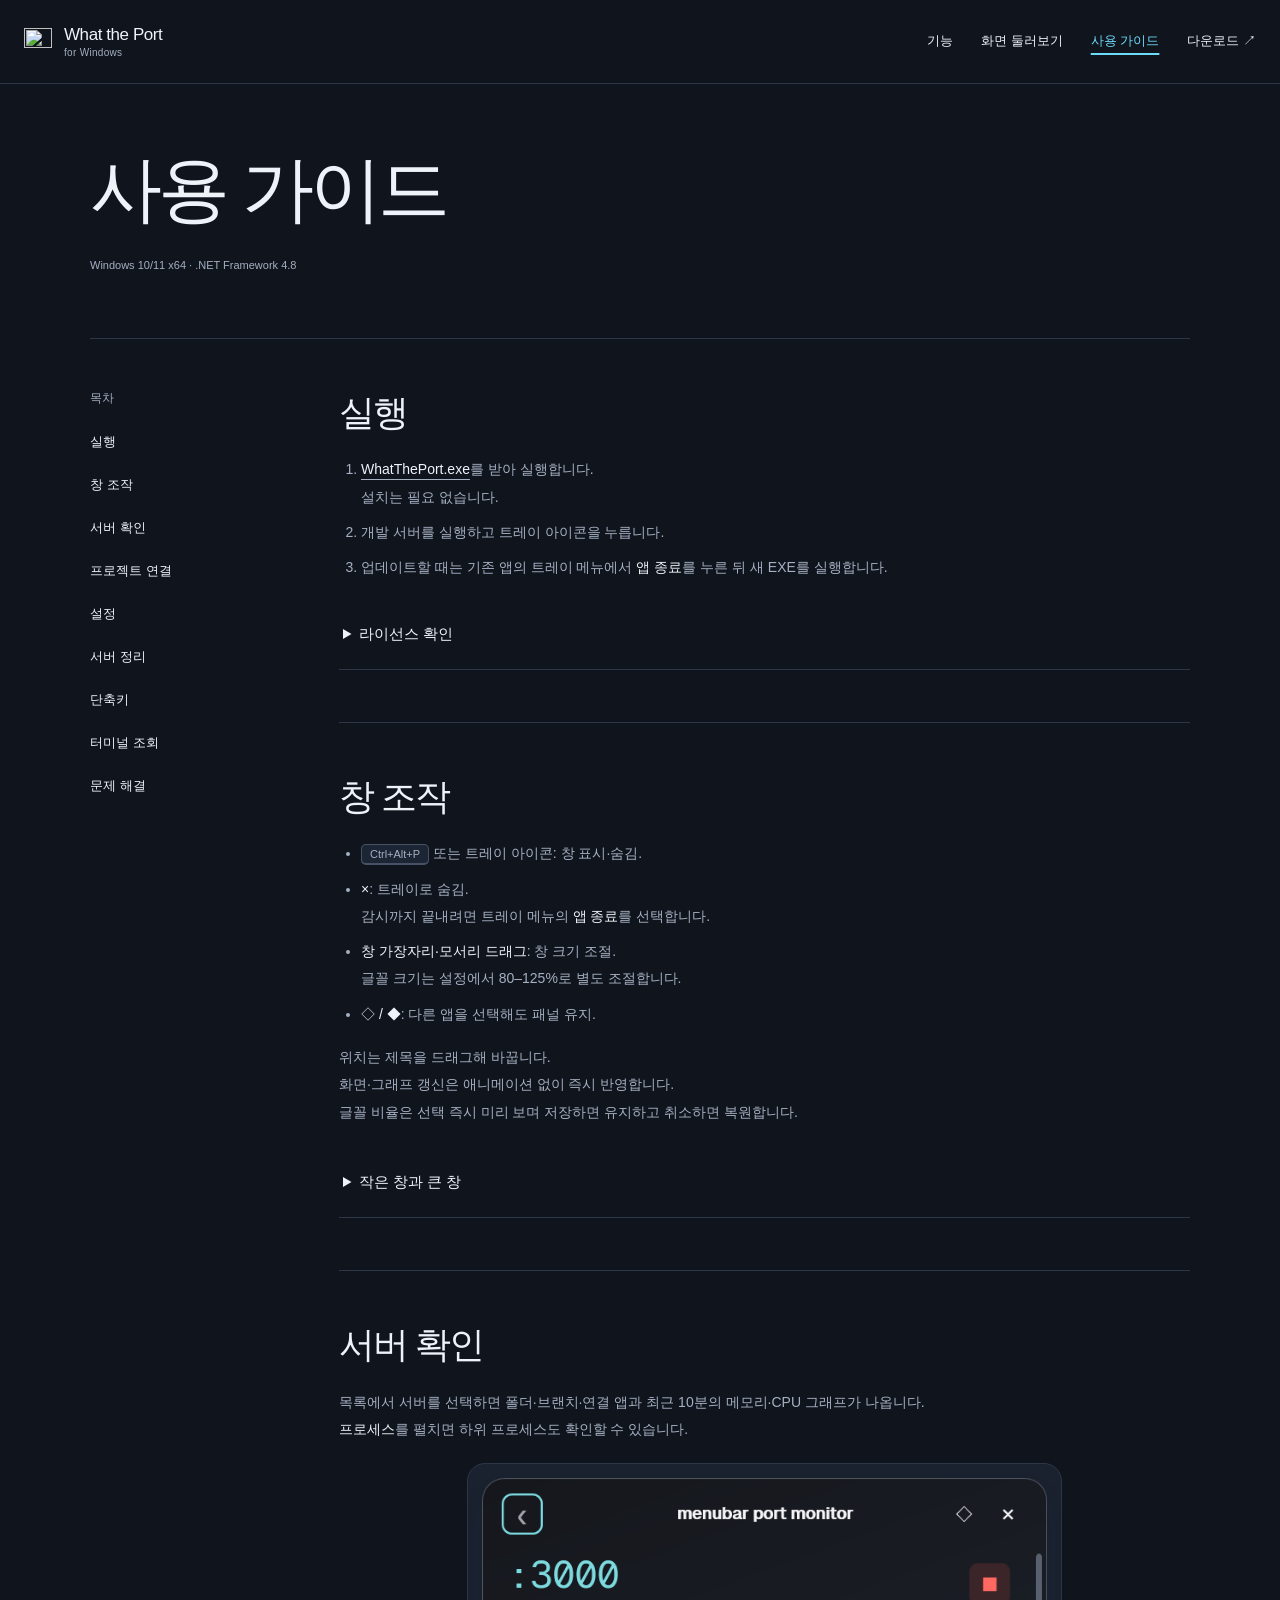
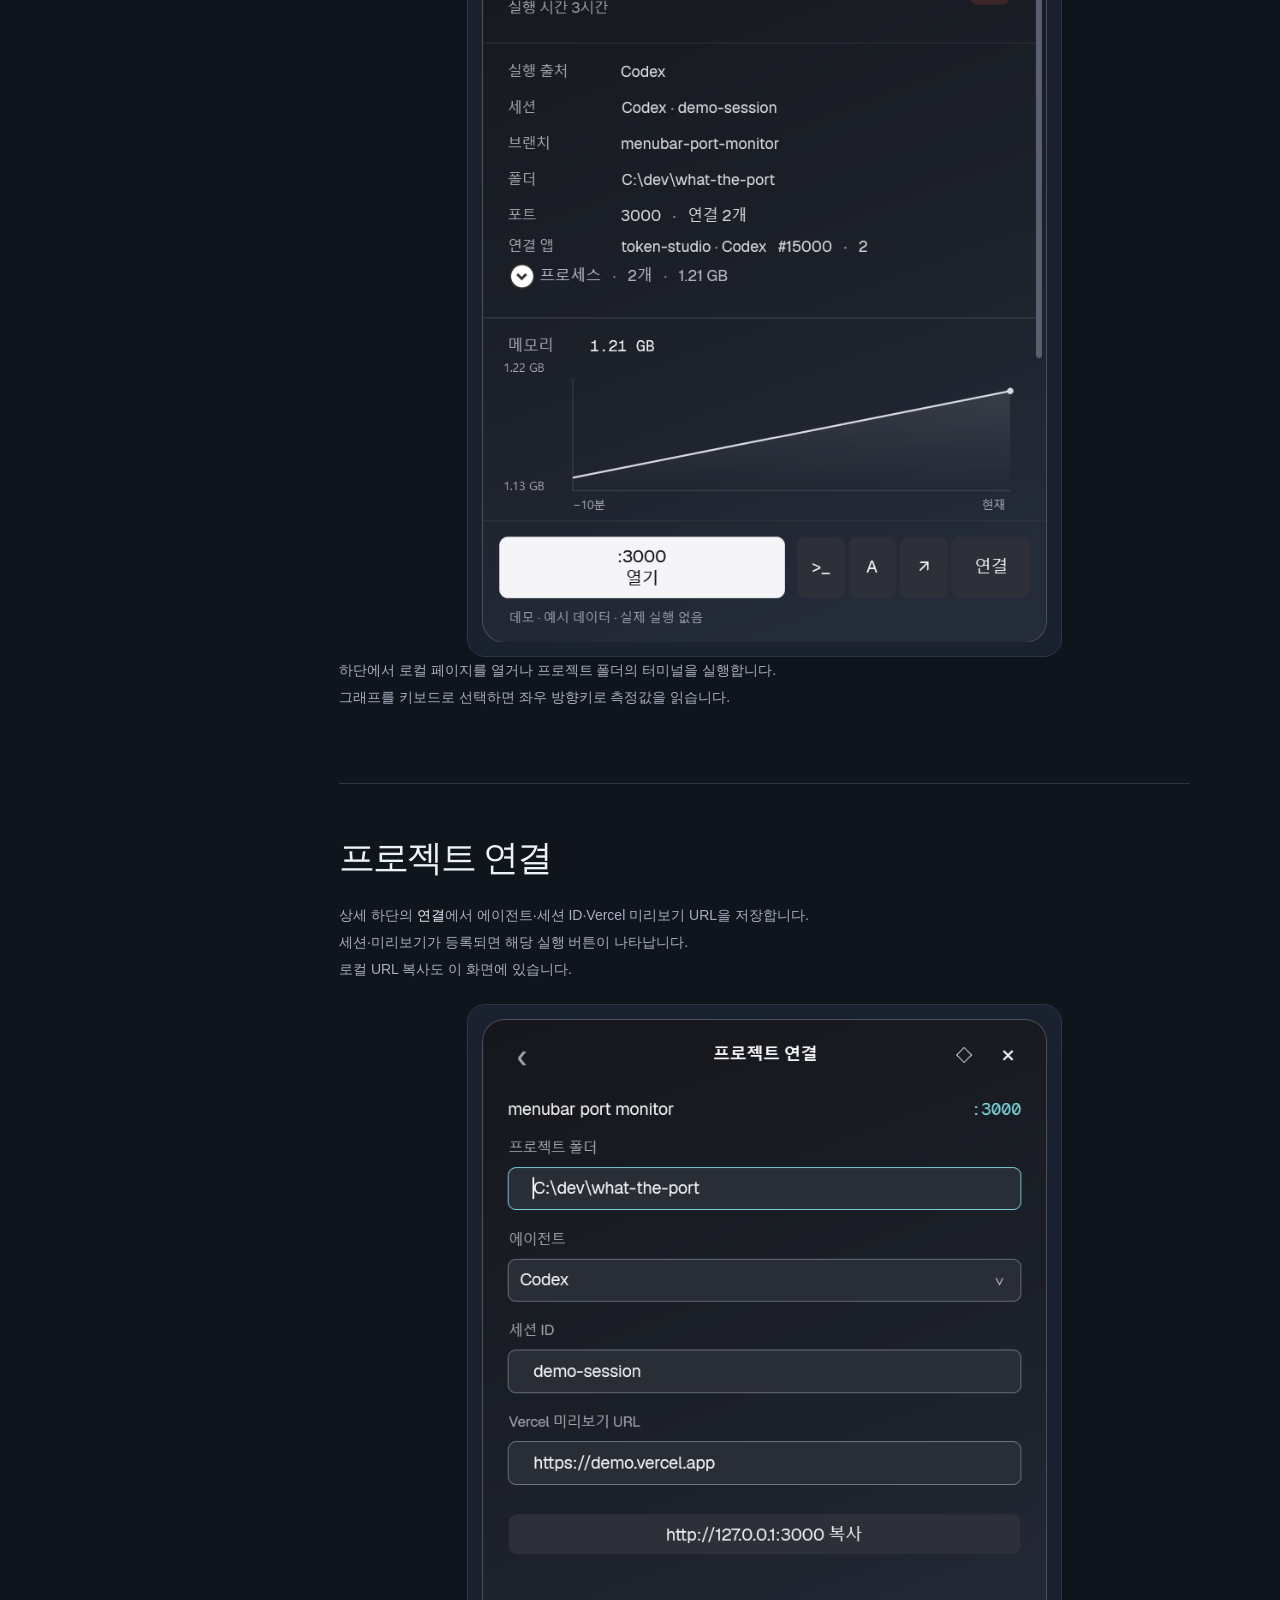
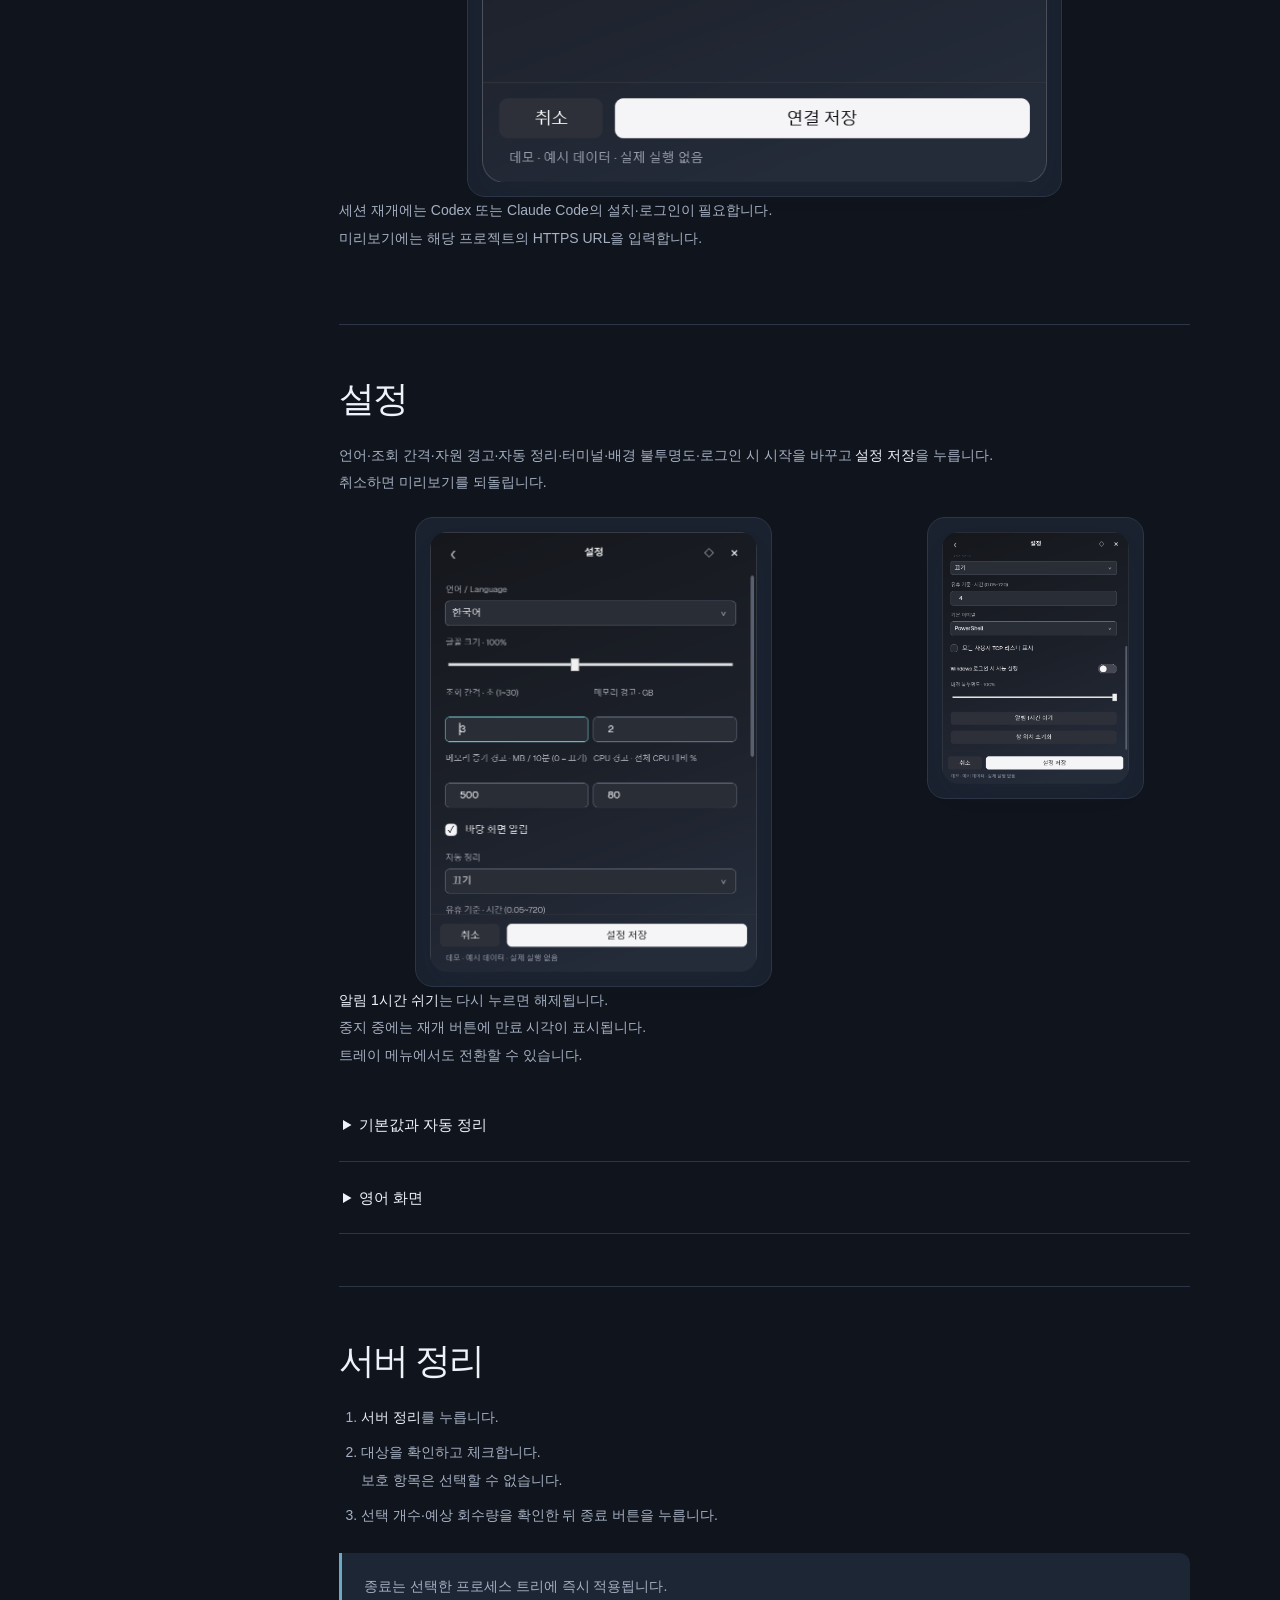
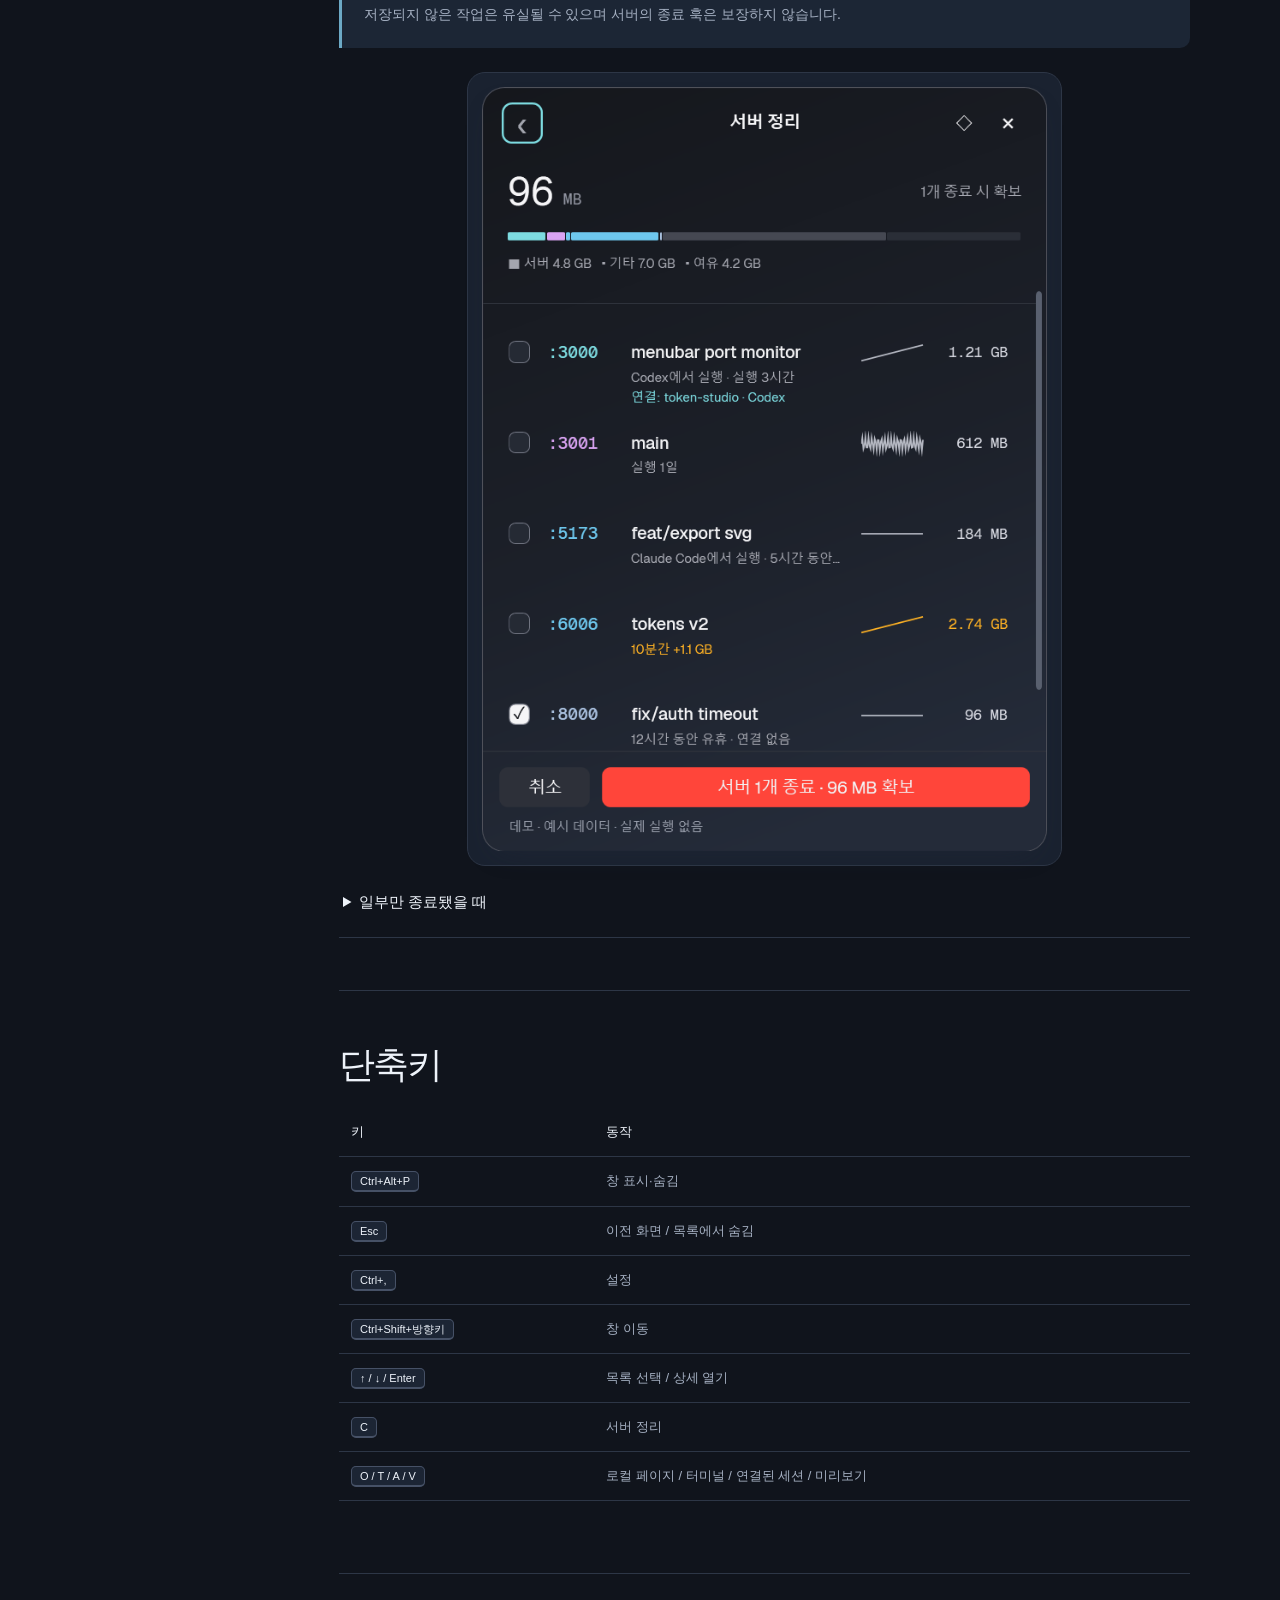
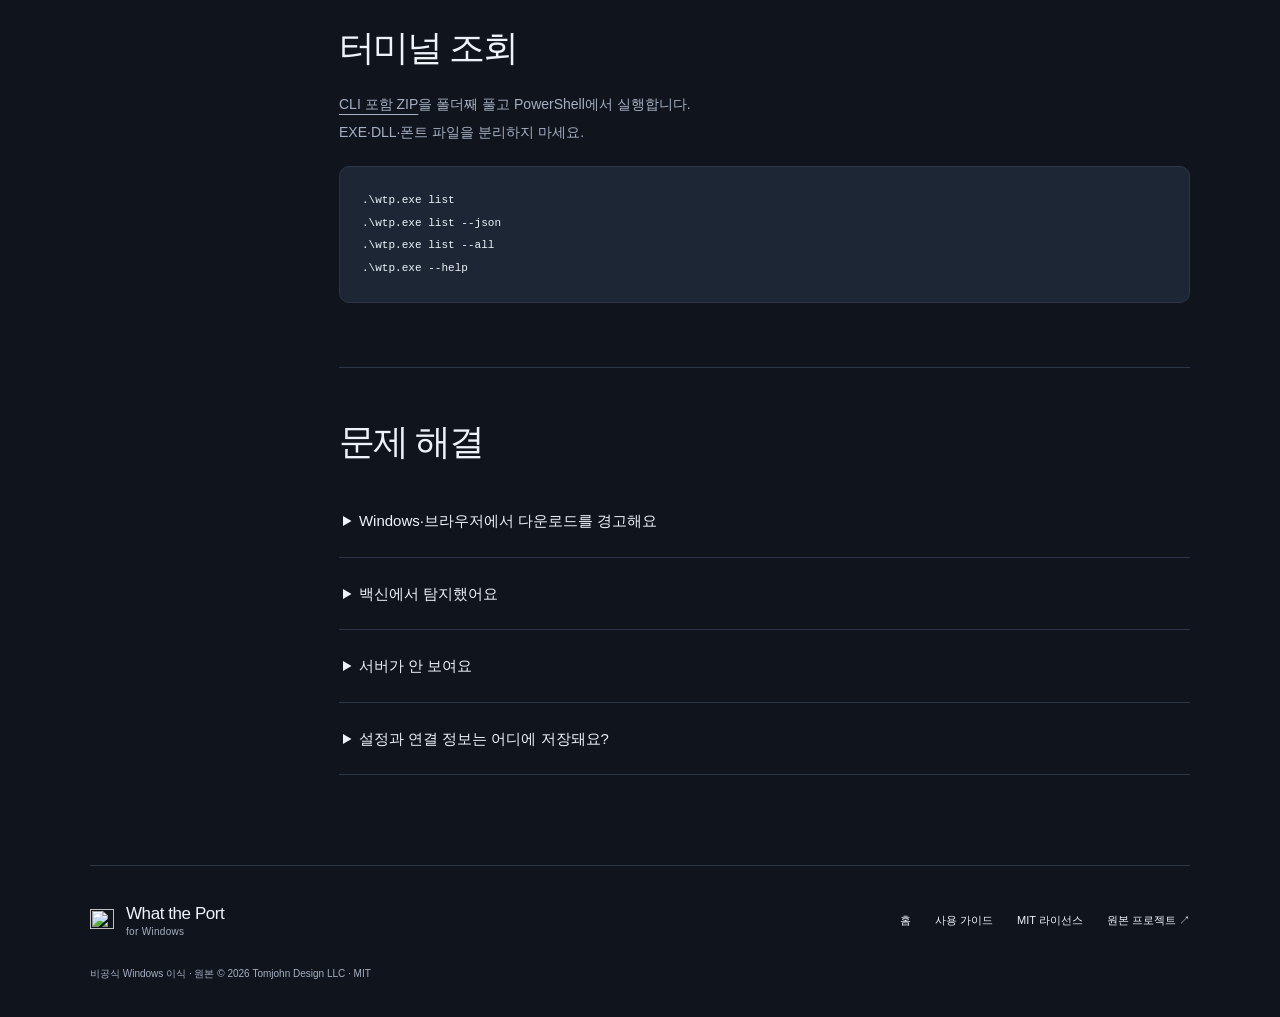
==== docs/guide.html @ 2675f761 "release: 1.1.4 add corner resizing and font scale preferences" ====
<!doctype html>
<html lang="ko">
<head>
  <meta charset="utf-8">
  <meta name="viewport" content="width=device-width, initial-scale=1">
  <title>사용 가이드 — What the Port for Windows</title>
  <meta name="description" content="최신 앱 화면으로 따라가는 What the Port Windows 사용 가이드. 실행 파일, 창 표시·숨김, 서버 조회, 언어 미리보기, 프로젝트 연결과 정리 방법.">
  <meta name="theme-color" content="#10141c">
  <link rel="icon" href="assets/favicon.svg" type="image/svg+xml">
  <link rel="stylesheet" href="assets/site.css?v=20261023-guide">
  <script src="assets/site.js?v=20261010-nav" defer></script>
</head>
<body>
  <a class="skip-link" href="#main">본문으로 건너뛰기</a>
  <header class="site-header">
    <a class="brand" href="index.html" aria-label="What the Port Windows 홈"><img src="assets/favicon.svg" width="28" height="28" alt=""><span>What the Port<span class="brand-platform">for Windows</span></span></a>
    <button class="menu-toggle" type="button" aria-expanded="false" aria-controls="main-nav">메뉴 <span aria-hidden="true">☰</span></button>
    <nav id="main-nav" aria-label="주 메뉴"><a href="index.html#features">기능</a><a href="index.html#preview">화면 둘러보기</a><a href="guide.html" aria-current="page">사용 가이드</a><a class="nav-download" href="index.html#download">다운로드 ↗</a></nav>
  </header>
  <main id="main" tabindex="-1">
    <div class="page-intro wrap"><h1>사용 가이드</h1><p class="system-note">Windows 10/11 x64 · .NET Framework 4.8</p></div>
    <div class="guide-layout wrap">
      <aside class="guide-toc" aria-label="가이드 목차"><h2>목차</h2><nav>
        <a href="#start">실행</a><a href="#window">창 조작</a><a href="#servers">서버 확인</a><a href="#links">프로젝트 연결</a><a href="#settings">설정</a><a href="#cleanup">서버 정리</a><a href="#keyboard">단축키</a><a href="#cli">터미널 조회</a><a href="#help">문제 해결</a>
      </nav></aside>
      <div class="guide-content">
        <section class="guide-chapter" id="start" aria-labelledby="start-title">
          <h2 id="start-title">실행</h2>
          <ol>
            <li><a href="downloads/WhatThePort.exe" download><strong>WhatThePort.exe</strong></a>를 받아 실행합니다.<br>
          설치는 필요 없습니다.</li>
            <li>개발 서버를 실행하고 트레이 아이콘을 누릅니다.</li>
            <li>업데이트할 때는 기존 앱의 트레이 메뉴에서 <strong>앱 종료</strong>를 누른 뒤 새 EXE를 실행합니다.</li>
          </ol>
          <details><summary>라이선스 확인</summary><p>단일 EXE에 MIT·폰트 라이선스가 포함되어 있습니다.</p><pre><code>.\WhatThePort.exe --licenses</code></pre></details>
        </section>
        <section class="guide-chapter" id="window" aria-labelledby="window-title">
          <h2 id="window-title">창 조작</h2>
          <ul>
            <li><kbd>Ctrl+Alt+P</kbd> 또는 트레이 아이콘: 창 표시·숨김.</li>
            <li><strong>×</strong>: 트레이로 숨김.<br>
          감시까지 끝내려면 트레이 메뉴의 <strong>앱 종료</strong>를 선택합니다.</li>
            <li><strong>창 가장자리·모서리 드래그</strong>: 창 크기 조절.<br>
          글꼴 크기는 설정에서 80–125%로 별도 조절합니다.</li>
            <li><strong>◇ / ◆</strong>: 다른 앱을 선택해도 패널 유지.</li>
          </ul>
          <p>위치는 제목을 드래그해 바꿉니다.<br>
          화면·그래프 갱신은 애니메이션 없이 즉시 반영합니다.<br>
          글꼴 비율은 선택 즉시 미리 보며 저장하면 유지하고 취소하면 복원합니다.</p>
          <details><summary>작은 창과 큰 창</summary><div class="guide-split">
            <figure class="guide-figure"><a class="shot-link" data-lightbox href="assets/images/list-small.png"><img class="app-shot" src="assets/images/list-small.png" width="516" height="690" loading="lazy" alt="최소 크기 344×460의 서버 목록"></a></figure>
            <figure class="guide-figure"><a class="shot-link" data-lightbox href="assets/images/list-large.png"><img class="app-shot" src="assets/images/list-large.png" width="840" height="1080" loading="lazy" alt="큰 창 560×720의 서버 목록"></a></figure>
          </div></details>
        </section>
        <section class="guide-chapter" id="servers" aria-labelledby="servers-title">
          <h2 id="servers-title">서버 확인</h2>
          <p>목록에서 서버를 선택하면 폴더·브랜치·연결 앱과 최근 10분의 메모리·CPU 그래프가 나옵니다.<br>
          <strong>프로세스</strong>를 펼치면 하위 프로세스도 확인할 수 있습니다.</p>
          <figure class="guide-figure"><a class="shot-link" data-lightbox href="assets/images/detail.png"><img class="app-shot" src="assets/images/detail.png" width="660" height="891" loading="lazy" alt="서버 정보와 메모리·CPU 그래프, 하단 실행 버튼"></a></figure>
          <p>하단에서 로컬 페이지를 열거나 프로젝트 폴더의 터미널을 실행합니다.<br>
          그래프를 키보드로 선택하면 좌우 방향키로 측정값을 읽습니다.</p>
        </section>
        <section class="guide-chapter" id="links" aria-labelledby="links-title">
          <h2 id="links-title">프로젝트 연결</h2>
          <p>상세 하단의 <strong>연결</strong>에서 에이전트·세션 ID·Vercel 미리보기 URL을 저장합니다.<br>
          세션·미리보기가 등록되면 해당 실행 버튼이 나타납니다.<br>
          로컬 URL 복사도 이 화면에 있습니다.</p>
          <figure class="guide-figure"><a class="shot-link" data-lightbox href="assets/images/links.png"><img class="app-shot" src="assets/images/links.png" width="660" height="891" loading="lazy" alt="프로젝트 폴더, 에이전트, 세션 ID와 미리보기 URL 입력"></a></figure>
          <p>세션 재개에는 Codex 또는 Claude Code의 설치·로그인이 필요합니다.<br>
          미리보기에는 해당 프로젝트의 HTTPS URL을 입력합니다.</p>
        </section>
        <section class="guide-chapter" id="settings" aria-labelledby="settings-title">
          <h2 id="settings-title">설정</h2>
          <p>언어·조회 간격·자원 경고·자동 정리·터미널·배경 불투명도·로그인 시 시작을 바꾸고 <strong>설정 저장</strong>을 누릅니다.<br>
          취소하면 미리보기를 되돌립니다.</p>
          <div class="guide-split">
            <figure class="guide-figure"><a class="shot-link" data-lightbox href="assets/images/settings.png"><img class="app-shot" src="assets/images/settings.png" width="660" height="891" loading="lazy" alt="언어, 조회 간격과 자원 경고 설정"></a></figure>
            <figure class="guide-figure"><a class="shot-link" data-lightbox href="assets/images/settings-startup.png"><img class="app-shot" src="assets/images/settings-startup.png" width="660" height="891" loading="lazy" alt="터미널, 배경 불투명도, 로그인 시 시작과 알림 설정"></a></figure>
          </div>
          <p><strong>알림 1시간 쉬기</strong>는 다시 누르면 해제됩니다.<br>
          중지 중에는 재개 버튼에 만료 시각이 표시됩니다.<br>
          트레이 메뉴에서도 전환할 수 있습니다.</p>
          <details><summary>기본값과 자동 정리</summary><p>조회 3초 · 메모리 2GB · 10분간 증가 500MB · CPU 80% · 유휴 4시간.<br>
          자동 정리는 기본 꺼짐이며, 확인 후 정리 또는 자동 모드를 선택할 수 있습니다.<br>
          보호되거나 경고 중인 서버는 자동 종료하지 않습니다.</p></details>
          <details><summary>영어 화면</summary><figure class="guide-figure"><a class="shot-link" data-lightbox href="assets/images/settings-en.png"><img class="app-shot" src="assets/images/settings-en.png" width="660" height="891" loading="lazy" alt="English settings"></a></figure></details>
        </section>
        <section class="guide-chapter" id="cleanup" aria-labelledby="cleanup-title">
          <h2 id="cleanup-title">서버 정리</h2>
          <ol><li><strong>서버 정리</strong>를 누릅니다.</li><li>대상을 확인하고 체크합니다.<br>
          보호 항목은 선택할 수 없습니다.</li><li>선택 개수·예상 회수량을 확인한 뒤 종료 버튼을 누릅니다.</li></ol>
          <p class="note-card">종료는 선택한 프로세스 트리에 즉시 적용됩니다.<br>
          저장되지 않은 작업은 유실될 수 있으며 서버의 종료 훅은 보장하지 않습니다.</p>
          <figure class="guide-figure"><a class="shot-link" data-lightbox href="assets/images/cleanup.png"><img class="app-shot" src="assets/images/cleanup.png" width="660" height="891" loading="lazy" alt="정리 대상 체크박스와 선택 서버 종료 버튼"></a></figure>
          <details><summary>일부만 종료됐을 때</summary><p>완료 후 목록은 즉시 다시 조회합니다.<br>
          실패·부분 완료 여부는 <strong>종료 결과 상세</strong>에서 확인합니다.</p><figure class="guide-figure"><a class="shot-link" data-lightbox href="assets/images/stop-result.png"><img class="app-shot" src="assets/images/stop-result.png" width="660" height="450" loading="lazy" alt="종료 결과 상세 창"></a></figure></details>
        </section>
        <section class="guide-chapter" id="keyboard" aria-labelledby="keyboard-title">
          <h2 id="keyboard-title">단축키</h2>
          <table><thead><tr><th>키</th><th>동작</th></tr></thead><tbody>
            <tr><td><kbd>Ctrl+Alt+P</kbd></td><td>창 표시·숨김</td></tr><tr><td><kbd>Esc</kbd></td><td>이전 화면 / 목록에서 숨김</td></tr><tr><td><kbd>Ctrl+,</kbd></td><td>설정</td></tr><tr><td><kbd>Ctrl+Shift+방향키</kbd></td><td>창 이동</td></tr><tr><td><kbd>↑ / ↓ / Enter</kbd></td><td>목록 선택 / 상세 열기</td></tr><tr><td><kbd>C</kbd></td><td>서버 정리</td></tr><tr><td><kbd>O / T / A / V</kbd></td><td>로컬 페이지 / 터미널 / 연결된 세션 / 미리보기</td></tr>
          </tbody></table>
        </section>
        <section class="guide-chapter" id="cli" aria-labelledby="cli-title">
          <h2 id="cli-title">터미널 조회</h2>
          <p><a href="downloads/WhatThePort-Windows-x64.zip" download>CLI 포함 ZIP</a>을 폴더째 풀고 PowerShell에서 실행합니다.<br>
          EXE·DLL·폰트 파일을 분리하지 마세요.</p>
          <pre><code>.\wtp.exe list
.\wtp.exe list --json
.\wtp.exe list --all
.\wtp.exe --help</code></pre>
        </section>
        <section class="guide-chapter" id="help" aria-labelledby="help-title">
          <h2 id="help-title">문제 해결</h2>
          <details id="download-warning"><summary>Windows·브라우저에서 다운로드를 경고해요</summary><p>현재는 코드 서명이 없는 시험 빌드입니다.<br>
          공식 다운로드 주소와 <a href="downloads/SHA256SUMS.txt">SHA-256</a>을 확인하고 <a href="https://github.com/seo-gali/what-the-port-win/blob/main/docs/download-security.md">검사 기록</a>을 참고하세요.<br>
          서명·백신 검사·다운로드 평판은 서로 다른 항목입니다.</p></details>
          <details id="antivirus-warning"><summary>백신에서 탐지했어요</summary><p>보호를 끄거나 예외를 추가하지 말고 탐지명·파일 해시를 확인하세요.<br>
          1.1.0의 IObit 시작프로그램 탐지 보고가 있으며 제조사 판정은 확인되지 않았습니다.<br>
          새 버전의 파일 검사 결과가 기존 탐지의 오탐을 확정하지는 않습니다.</p></details>
          <details><summary>서버가 안 보여요</summary><p>기본 조회 범위는 동일 사용자·로그인 세션의 Windows 네이티브 TCP 포트 1024–65535입니다.<br>
          설정에서 다른 로컬 앱 포함을 선택할 수 있습니다.<br>
          UDP·WSL·Docker 내부 자원은 지원하지 않습니다.</p></details>
          <details><summary>설정과 연결 정보는 어디에 저장돼요?</summary><p><code>%LOCALAPPDATA%\WhatThePort</code>의 로컬 JSON입니다.<br>
          앱 자체의 외부 네트워크 요청·텔레메트리·자동 업데이트는 없습니다.</p></details>
        </section>
      </div>
    </div>
  </main>
  <footer class="site-footer wrap"><a class="brand" href="index.html"><img src="assets/favicon.svg" width="24" height="24" alt=""><span>What the Port<span class="brand-platform">for Windows</span></span></a><nav aria-label="하단 메뉴"><a href="index.html">홈</a><a href="guide.html">사용 가이드</a><a href="license.html">MIT 라이선스</a><a href="https://github.com/tomjohndesign/what-the-port" rel="noreferrer">원본 프로젝트 ↗</a></nav><p>비공식 Windows 이식 · 원본 © 2026 Tomjohn Design LLC · MIT</p></footer>
  <p id="site-status" class="sr-only" role="status" aria-live="polite"></p>
</body>
</html>
---- docs/assets/site.css ----
@font-face{font-family:Geist;src:url(fonts/Geist-Regular.ttf) format('truetype');font-display:swap;font-weight:400}@font-face{font-family:Geist;src:url(fonts/Geist-Medium.ttf) format('truetype');font-display:swap;font-weight:500 900}
:root{--paper:#10141c;--ink:#eef3fa;--muted:#a5b0c2;--line:#2d3646;--cyan:#6edafa;--purple:#bfa4ff;--teal:#85ded2;--blue:#93b3ff;--amber:#f2bd62;--focus:#6edafa;--radius:14px;color-scheme:dark}
*{box-sizing:border-box}html{scroll-behavior:smooth;scroll-padding-top:100px}body{margin:0;background:var(--paper);color:var(--ink);font-family:Geist,'Malgun Gothic','Segoe UI',sans-serif;line-height:1.7;word-break:keep-all;overflow-wrap:anywhere}a{color:inherit;text-underline-offset:5px}button,input{font:inherit}button,a{-webkit-tap-highlight-color:transparent}button{cursor:pointer}button:disabled{cursor:default}img{max-width:100%;height:auto;display:block}figure{margin:0}h1,h2,h3,p{margin-top:0}h1,h2,h3{font-weight:500;letter-spacing:-.055em;line-height:1.2}h2{font-size:clamp(30px,4vw,48px)}h3{font-size:clamp(27px,3vw,36px)}p{margin-bottom:20px}button:focus-visible,a:focus-visible,summary:focus-visible,[tabindex]:focus-visible{outline:3px solid var(--focus);outline-offset:5px}button::-moz-focus-inner{border:0}[hidden]{display:none!important}.wrap{width:min(1100px,calc(100% - 80px));margin-inline:auto}.mono,.port,pre{font-family:Consolas,'Courier New',monospace}.eyebrow{font-size:11px;font-weight:500;letter-spacing:.12em;color:var(--muted);margin-bottom:24px}.cyan{color:var(--cyan)}.purple{color:var(--purple)}.teal{color:var(--teal)}.blue{color:var(--blue)}.amber{color:var(--amber)}
.skip-link{position:fixed;z-index:100;left:16px;top:12px;padding:12px 20px;background:var(--ink);color:var(--paper);transform:translateY(-180%)}.skip-link:focus{transform:none}.site-header{max-width:1320px;margin:auto;min-height:100px;padding:20px 40px;display:flex;align-items:center;justify-content:space-between;gap:24px}.brand{display:inline-flex;align-items:center;gap:12px;font-size:17px;font-weight:500;text-decoration:none;letter-spacing:-.025em;line-height:1.3}.brand-platform{display:block;font-size:10px;color:var(--muted);font-weight:400;letter-spacing:.03em}.site-header nav{display:flex;align-items:center;gap:28px;font-size:13px}.site-header nav a{text-decoration:none;padding:10px 0}.site-header nav a:hover{text-decoration:underline}.nav-download{border-bottom:1px solid var(--ink)}.menu-toggle{display:none;background:none;color:var(--ink);border:1px solid var(--line);border-radius:8px;padding:9px 13px;min-height:44px}
.hero{display:grid;grid-template-columns:1.1fr 1fr;gap:50px;align-items:center;padding-top:45px;padding-bottom:70px}.hero-copy{padding-top:15px}.status-dot{display:inline-block;width:6px;height:6px;background:#bc841c;border-radius:50%;margin-right:8px;vertical-align:middle}.hero h1{font-size:clamp(64px,7.3vw,96px);margin:0 0 30px;line-height:1.1;letter-spacing:-.075em}.hero-description{font-size:18px;line-height:1.95;color:#a5b0c2;margin-bottom:34px}.hero-actions{display:flex;align-items:center;gap:22px;flex-wrap:wrap}.button{display:inline-flex;align-items:center;justify-content:center;gap:22px;min-height:50px;padding:12px 23px;border:1px solid transparent;border-radius:9px;text-decoration:none;font-size:14px;font-weight:500;transition:background .2s}.button-dark{background:#92ddf5;color:#101722}.button-dark:hover{background:#b7edff}.button span{font-size:21px}.text-link{font-size:13px;font-weight:500;text-decoration:none;border-bottom:1px solid currentColor;padding:5px 0;display:inline-block}.system-note{font-size:11px;color:var(--muted);margin:16px 0}.hero-meta{display:flex;gap:17px;flex-wrap:wrap;font-size:11px;color:var(--muted);margin-top:34px}.hero-meta span+span:before{content:'·';padding-right:17px}.build-note{font-size:10px;color:var(--muted);margin-top:9px}.hero-visual{position:relative;justify-self:end;width:100%;max-width:420px}.tray-label{font-size:11px;color:var(--muted);text-align:right;transform:rotate(2deg);margin-bottom:14px}.tiny-dots{color:#f2bd62;font-size:18px;margin-right:9px}.app-shot{border-radius:17px;box-shadow:0 30px 65px -25px #272b3c50,0 4px 10px #1d263413}.hero-shot{width:100%}figcaption{font-size:10px;color:var(--muted);text-align:center;margin-top:17px}.shortcut{margin-top:18px;display:flex;gap:7px;justify-content:center;align-items:center;font-size:10px;color:var(--muted)}kbd{font:11px Geist,'Malgun Gothic',sans-serif;background:#1c2534;border:1px solid #465166;border-bottom-width:2px;border-radius:5px;padding:3px 8px}.shortcut>span:last-child{margin-left:6px}.principles{display:flex;justify-content:space-between;border-top:1px solid var(--line);border-bottom:1px solid var(--line);padding-block:22px;gap:15px;font-size:12px}.principles p{margin:0;color:var(--muted)}.principles .mono{margin-right:12px;color:#95a8c0}.principles strong{display:block;margin-left:30px;margin-top:4px;font-weight:500;color:var(--ink)}
.section-heading{margin-bottom:50px}.section-heading h2{margin-bottom:15px}.section-heading>p:last-child{font-size:15px;color:var(--muted)}.preview-section{padding-block:100px}.preview-layout{display:grid;grid-template-columns:1fr 1fr;gap:80px;align-items:start}.preview-controls{padding-top:10px}.view-tabs{display:flex;flex-direction:column}.view-tabs button{border:0;border-bottom:1px solid var(--line);background:transparent;padding:25px 6px;display:flex;align-items:center;gap:22px;text-align:left;color:var(--ink);width:100%;border-radius:4px;min-height:90px}.view-tabs button:first-child{border-top:1px solid var(--line)}.view-tabs button[aria-selected=true]{background:#1c2635}.port{font-size:15px;min-width:53px}.view-tabs strong{font-size:17px;font-weight:500;display:block;margin-bottom:5px}.view-tabs small{font-size:11px;color:var(--muted)}.tab-arrow{margin-left:auto;font-size:22px;color:#a0b3cc}.preview-hint{font-size:11px;color:var(--muted);line-height:1.8;margin-top:25px}.preview-stage{min-height:590px;border-radius:22px;background:#1a2230;padding:30px;display:grid;align-items:start}.preview-stage figure{margin:auto;width:min(100%,350px)}.preview-stage figure+figure{margin-top:30px}.preview-stage img{width:100%}.preview-stage [role=tabpanel]:focus-visible{outline-offset:12px}
.features{padding-top:40px;padding-bottom:70px}.feature-row{display:grid;grid-template-columns:1fr 1fr;gap:80px;padding:52px 0;border-top:1px solid var(--line);align-items:start}.feature-number{font-size:11px;letter-spacing:.04em;display:block;margin-bottom:24px}.feature-row h3{margin:0}.feature-row>div:last-child{padding-top:36px}.feature-row p{font-size:15px;line-height:1.95;color:var(--muted)}.tags{display:flex;gap:8px;flex-wrap:wrap;margin:20px 0}.tags span{border:1px solid #394459;border-radius:5px;padding:4px 9px;font-size:10px;color:#c0ccdd}.feature-row .small-note,.small-note{font-size:11px;color:var(--muted)}.thresholds{display:flex;gap:50px;margin-top:30px}.thresholds p{margin:0}.thresholds strong{display:block;font-size:37px;line-height:1.2;letter-spacing:-.05em;color:var(--ink);font-weight:400}.thresholds strong small{font-size:15px;letter-spacing:0}.thresholds span{font-size:11px}.terminal-section{padding-block:70px 120px;display:grid;grid-template-columns:1fr 1.15fr;gap:60px;align-items:center}.terminal-section h2{font-size:36px}.terminal-section p{font-size:14px;color:var(--muted)}.terminal{background:#191c22;color:#d4d8e0;border-radius:13px;box-shadow:0 20px 50px #272b3c14;min-width:0}.terminal-title{padding:14px 20px;border-bottom:1px solid #333741;display:flex;gap:10px;align-items:center;font-size:11px}.terminal-title>span:last-child{margin-left:auto;color:#a1a8b7;font-size:10px}.terminal pre{font-size:12px;line-height:2.15;padding:24px;margin:0;white-space:pre-wrap;overflow-wrap:anywhere;word-break:break-word}.prompt{color:#8bd4ce}.terminal-cursor{color:#e1b763}.terminal p.terminal-caption{color:#adb3c0;font-size:10px;padding:0 24px 18px;margin:0}
.download-section{background:#1c2635;border-block:1px solid #2d3646;text-align:center;padding:70px 0}.download-inner>img{margin:0 auto 22px}.download-inner h2{font-size:clamp(37px,5vw,60px);margin-bottom:23px}.download-inner>p:not(.eyebrow){color:var(--muted);font-size:14px}.download-inner>.small-note,.download-inner>.system-note{font-size:11px!important}.download-inner>.button{margin-top:14px}.download-inner>.text-link{font-size:10px}.install-steps{list-style:none;text-align:left;padding:40px 0 0;display:grid;grid-template-columns:repeat(3,1fr);gap:30px;margin:35px 0 0;border-top:1px solid #394459}.install-steps li>span{display:block;font:11px Consolas,monospace;color:var(--muted);margin-bottom:12px}.install-steps strong{font-size:14px;font-weight:500}.install-steps p{font-size:11px;color:var(--muted);margin:6px 0 0}.faq{max-width:850px;padding-block:100px}.faq h2{margin-bottom:40px;font-size:33px}details{border-bottom:1px solid var(--line);padding-block:20px}summary{cursor:pointer;min-height:28px;padding:3px 4px;font-size:15px;font-weight:500}details p{font-size:14px;color:var(--muted);padding:15px 20px 0;margin-bottom:5px;line-height:1.9}.site-footer{border-top:1px solid var(--line);padding-block:35px;display:flex;flex-wrap:wrap;align-items:center;justify-content:space-between;gap:25px}.site-footer nav{display:flex;gap:24px;flex-wrap:wrap;font-size:11px}.site-footer nav a{text-decoration:none;padding:10px 0}.site-footer>p{width:100%;font-size:10px;color:var(--muted);margin:0}.sr-only{position:absolute;width:1px;height:1px;padding:0;margin:-1px;overflow:hidden;clip:rect(0,0,0,0);white-space:nowrap;border:0}.article-page{max-width:800px;padding-block:60px 100px}.article-page h1{font-size:48px}.article-page h2{font-size:26px;margin-top:48px}.article-page p,.article-page li{color:var(--muted);font-size:15px;line-height:1.9}.article-page code{overflow-wrap:anywhere;font-family:Consolas,monospace;font-size:.9em}.article-page pre{background:#1c2635;padding:22px;border-radius:10px;white-space:pre-wrap;overflow-wrap:anywhere;font-size:12px}.article-page table{width:100%;border-collapse:collapse;margin-block:20px;font-size:13px}.article-page th,.article-page td{padding:13px 10px;border-bottom:1px solid var(--line);text-align:left}.error-page{min-height:65vh;display:flex;flex-direction:column;justify-content:center;align-items:flex-start}.error-code{font:80px Consolas,monospace;color:#83b6db;margin-bottom:10px}.error-page h1{font-size:44px}.error-page p{color:var(--muted)}
@media(min-width:1400px){.hero{padding-top:70px;padding-bottom:95px}.hero-visual{max-width:440px}}
@media(max-width:900px){.wrap{width:calc(100% - 48px)}.site-header{padding:20px 24px}.site-header nav{gap:18px}.hero{gap:28px}.hero h1{font-size:64px}.hero-description{font-size:16px}.hero-actions{gap:15px}.button{font-size:12px;padding-inline:17px}.preview-layout,.feature-row{gap:35px}.preview-stage{padding:20px;min-height:500px}.view-tabs button{gap:12px}.view-tabs strong{font-size:15px}.terminal-section{gap:30px}.terminal pre{font-size:11px;padding:20px}}
@media(max-width:680px){html{scroll-padding-top:80px}.wrap{width:calc(100% - 40px)}.site-header{position:relative;min-height:82px;padding:18px 20px;gap:12px;flex-wrap:wrap}.brand{font-size:15px}.site-header nav{display:flex;flex-wrap:wrap;gap:12px;width:100%;justify-content:space-between;padding:8px 0;font-size:12px}.js .menu-toggle{display:block}.js .site-header nav:not(.is-open){display:none}.js .site-header nav.is-open{display:flex}.hero{grid-template-columns:1fr;padding-top:36px;padding-bottom:46px;gap:34px}.hero-copy{padding:0}.hero .eyebrow{font-size:10px;margin-bottom:24px}.hero h1{font-size:68px;margin-bottom:23px}.hero-description{font-size:16px;line-height:1.9;margin-bottom:25px}.hero-meta{margin-top:23px;gap:12px}.hero-meta span+span:before{padding-right:12px}.hero-visual{justify-self:center;width:min(90%,380px)}.tray-label{margin-bottom:10px}.hero-shot{border-radius:17px}.button{min-height:48px;font-size:13px;padding-inline:20px}.principles{gap:17px;padding-block:18px;justify-content:flex-start;flex-wrap:wrap}.principles p{font-size:10px;flex:1 1 120px}.principles .mono{margin-right:6px}.principles strong{margin-left:21px}.preview-section{padding-block:65px}.section-heading{margin-bottom:30px}.section-heading h2{font-size:32px}.section-heading>p:last-child{font-size:13px}.preview-layout{grid-template-columns:1fr;gap:26px}.preview-controls{padding:0}.view-tabs button{min-height:74px;padding:17px 10px;gap:20px}.view-tabs strong{font-size:15px}.preview-hint{margin:18px 0 0}.preview-stage{padding:24px;min-height:0}.preview-stage figure{max-width:340px}.features{padding-top:5px;padding-bottom:35px}.feature-row{grid-template-columns:1fr;gap:20px;padding-block:32px}.feature-row>div:last-child{padding:0}.feature-number{margin-bottom:18px}.feature-row h3{font-size:30px}.feature-row p{font-size:14px}.thresholds{gap:40px}.terminal-section{grid-template-columns:1fr;padding-block:35px 65px;gap:28px}.terminal-section h2{font-size:32px}.terminal pre{font-size:11px;line-height:2.1;padding:20px 15px}.download-section{padding-block:50px}.download-inner h2{font-size:42px}.install-steps{grid-template-columns:1fr;gap:25px;margin-top:30px;padding-top:30px}.install-steps li{display:grid;grid-template-columns:25px 1fr;gap:4px 10px}.install-steps li>span{grid-row:span 2;margin:0;align-self:center}.install-steps li>p{margin:0}.faq{padding-block:60px}.faq h2{font-size:28px;margin-bottom:25px}summary{font-size:14px}details p{font-size:13px;padding-inline:5px}.site-footer{gap:25px;padding-block:28px}.site-footer nav{gap:16px}.article-page{padding-block:35px 70px}.article-page h1{font-size:38px}.article-page h2{font-size:24px}.article-page th,.article-page td{padding:10px 5px}.error-page h1{font-size:34px}}
@media(prefers-reduced-motion:reduce){html{scroll-behavior:auto}*{transition:none!important}}
@media(forced-colors:active){.button,.app-shot,.terminal,.preview-stage{border:1px solid CanvasText}.button-dark{background:ButtonFace;color:ButtonText}.view-tabs button[aria-selected=true]{border:2px solid Highlight}.status-dot{background:CanvasText}}

/* Shared navigation stays available on the download, guide and license pages. */
:root{--header-height:84px}
html{scroll-padding-top:calc(var(--header-height) + 24px)}
.site-header{position:sticky;top:0;z-index:50;max-width:none;min-height:84px;padding:16px max(24px,calc((100% - 1240px)/2));background:var(--paper);border-bottom:1px solid var(--line)}
.site-header nav a{min-height:44px;display:inline-flex;align-items:center}
.site-header .nav-download{border-bottom:0}
.site-header nav [aria-current]{color:var(--cyan);text-decoration:underline;text-decoration-thickness:2px;text-underline-offset:8px}
.hero>*,.preview-layout>*,.feature-row>*,.guide-layout>*,.guide-split>*{min-width:0}
.mobile-note{display:none}
.page-intro{padding-block:64px 48px;border-bottom:1px solid var(--line)}
.page-intro h1{font-size:clamp(42px,6vw,72px);margin:0 0 24px;line-height:1.16}
.page-intro .lead{font-size:18px;color:var(--muted);max-width:650px;line-height:1.85}
.page-intro .eyebrow{margin-bottom:20px}
.guide-layout{display:grid;grid-template-columns:185px minmax(0,1fr);gap:64px;padding-block:52px 90px}
.guide-toc{position:sticky;top:calc(var(--header-height) + 28px);align-self:start;max-height:calc(100vh - var(--header-height) - 56px);overflow:auto}
.guide-toc h2{font-size:12px;letter-spacing:.04em;color:var(--muted);margin-bottom:16px}
.guide-toc nav{display:flex;flex-direction:column;gap:3px}
.guide-toc a{font-size:13px;text-decoration:none;padding:9px 0;min-height:40px}
.guide-toc a:hover{text-decoration:underline}
.guide-chapter{border-bottom:1px solid var(--line);padding-bottom:52px;margin-bottom:52px}
.guide-chapter:last-child{border:0;margin-bottom:0;padding-bottom:0}
.guide-chapter h2{font-size:clamp(27px,3.4vw,36px);margin-bottom:22px}
.guide-chapter h3{font-size:20px;letter-spacing:-.035em;margin:28px 0 14px}
.guide-chapter p,.guide-chapter li{font-size:14px;line-height:1.95;color:var(--muted)}
.guide-chapter strong{font-weight:500;color:var(--ink)}
.guide-chapter ol,.guide-chapter ul{padding-left:22px}
.guide-chapter li+li{margin-top:8px}
.guide-chapter code{font: .92em Consolas,monospace;overflow-wrap:anywhere}
.guide-chapter pre{white-space:pre-wrap;overflow-wrap:anywhere;background:#1c2635;border:1px solid var(--line);padding:22px;border-radius:10px;font-size:12px;line-height:1.9}
.guide-chapter table{border-collapse:collapse;width:100%;font-size:13px;margin-block:20px}
.guide-chapter th,.guide-chapter td{padding:13px 12px;border-bottom:1px solid var(--line);text-align:left;vertical-align:top}
.guide-chapter th{font-weight:500;color:var(--ink)}
.guide-chapter td{color:var(--muted)}
.guide-chapter td:first-child{width:30%;color:var(--ink)}
.guide-split{display:grid;grid-template-columns:minmax(0,1fr) minmax(230px,310px);gap:32px;align-items:start}
.guide-figure{width:70%;margin-inline:auto;padding:14px;background:#1a2230;border:1px solid var(--line);border-radius:18px;align-self:start}
.guide-figure figcaption{font-size:11px;line-height:1.8}
.shot-link{display:block;position:relative;border-radius:17px;text-decoration:none}
.shot-link:focus-visible{outline-offset:6px}
.shot-link .app-shot{width:100%;box-shadow:0 12px 30px -16px #272b3c70}
.note-card{padding:20px 22px;background:#1c2635;border-left:3px solid #6ca9c5;border-radius:0 10px 10px 0;margin:24px 0}
.note-card p:last-child{margin-bottom:0}
.tooltip-example{max-width:447px;width:100%;margin:20px 0;border-radius:10px}
.guide-chapter details p{padding-inline:4px}
.license-page{max-width:900px;padding-top:52px}
.license-page h1{font-size:clamp(40px,6vw,64px)}
.license-meta{display:flex;flex-wrap:wrap;gap:12px 28px;padding:20px 0;border-block:1px solid var(--line);margin:28px 0}
.license-meta span{font-size:13px;color:var(--muted)}
.license-paper{padding:32px;background:#171f2b;border:1px solid var(--line);border-radius:14px;margin:30px 0}
.license-paper h2{margin:0 0 22px;font-size:20px}
.license-paper pre.license-copy{padding:0;margin:0;background:transparent;border:0;font-size:13px;line-height:1.9;white-space:pre-wrap;overflow-wrap:anywhere;color:var(--ink)}
.lightbox{width:fit-content;max-width:calc(100% - 24px);max-height:calc(100% - 24px);padding:18px;border:1px solid var(--line);border-radius:16px;background:var(--paper);color:var(--ink)}
.lightbox::backdrop{background:#080d16d9}
.lightbox-bar{display:flex;justify-content:space-between;align-items:center;gap:20px;margin-bottom:14px}
.lightbox-bar p{font-size:13px;margin:0}.lightbox-close{background:var(--ink);color:var(--paper);border:0;border-radius:7px;min-height:44px;padding:8px 16px;white-space:nowrap}
.lightbox-scroll{max-height:calc(100vh - 160px);max-height:calc(100dvh - 160px);overflow:auto;overscroll-behavior:contain;border-radius:12px}
.lightbox-scroll img{width:auto;max-width:none;height:auto}
.lightbox-hint{font-size:11px;color:var(--muted);margin:12px 0 0}
@media(max-width:1000px){.guide-layout{grid-template-columns:1fr;gap:35px}.guide-toc{position:static;max-height:none;border-bottom:1px solid var(--line);padding-bottom:24px}.guide-toc nav{flex-direction:row;flex-wrap:wrap;gap:8px}.guide-toc a{padding:7px 12px;border:1px solid var(--line);border-radius:6px;min-height:40px}.guide-content{max-width:800px;width:100%;margin:auto}}
@media(max-width:680px){:root{--header-height:76px}.site-header{min-height:76px;padding:14px 20px}.site-header nav{gap:4px 16px}.hero h1{font-size:clamp(48px,14.5vw,68px)}.hero-visual{width:min(100%,380px)}.mobile-note{display:block;font-size:11px;color:var(--muted);margin-top:12px}.page-intro{padding-block:38px 30px}.page-intro .lead{font-size:15px}.guide-layout{padding-block:28px 55px;gap:28px}.guide-toc a{font-size:12px}.guide-split{grid-template-columns:1fr;gap:20px}.guide-figure{max-width:273px;padding:12px}.guide-chapter{margin-bottom:36px;padding-bottom:36px}.guide-chapter th,.guide-chapter td{padding:12px 6px;font-size:12px}.guide-chapter td:first-child{width:31%}.note-card{padding:16px}.license-paper{padding:22px 18px}.license-paper pre.license-copy{font-size:12px}.license-page{padding-top:35px}.lightbox{padding:14px}.lightbox-scroll{max-height:calc(100dvh - 155px)}}
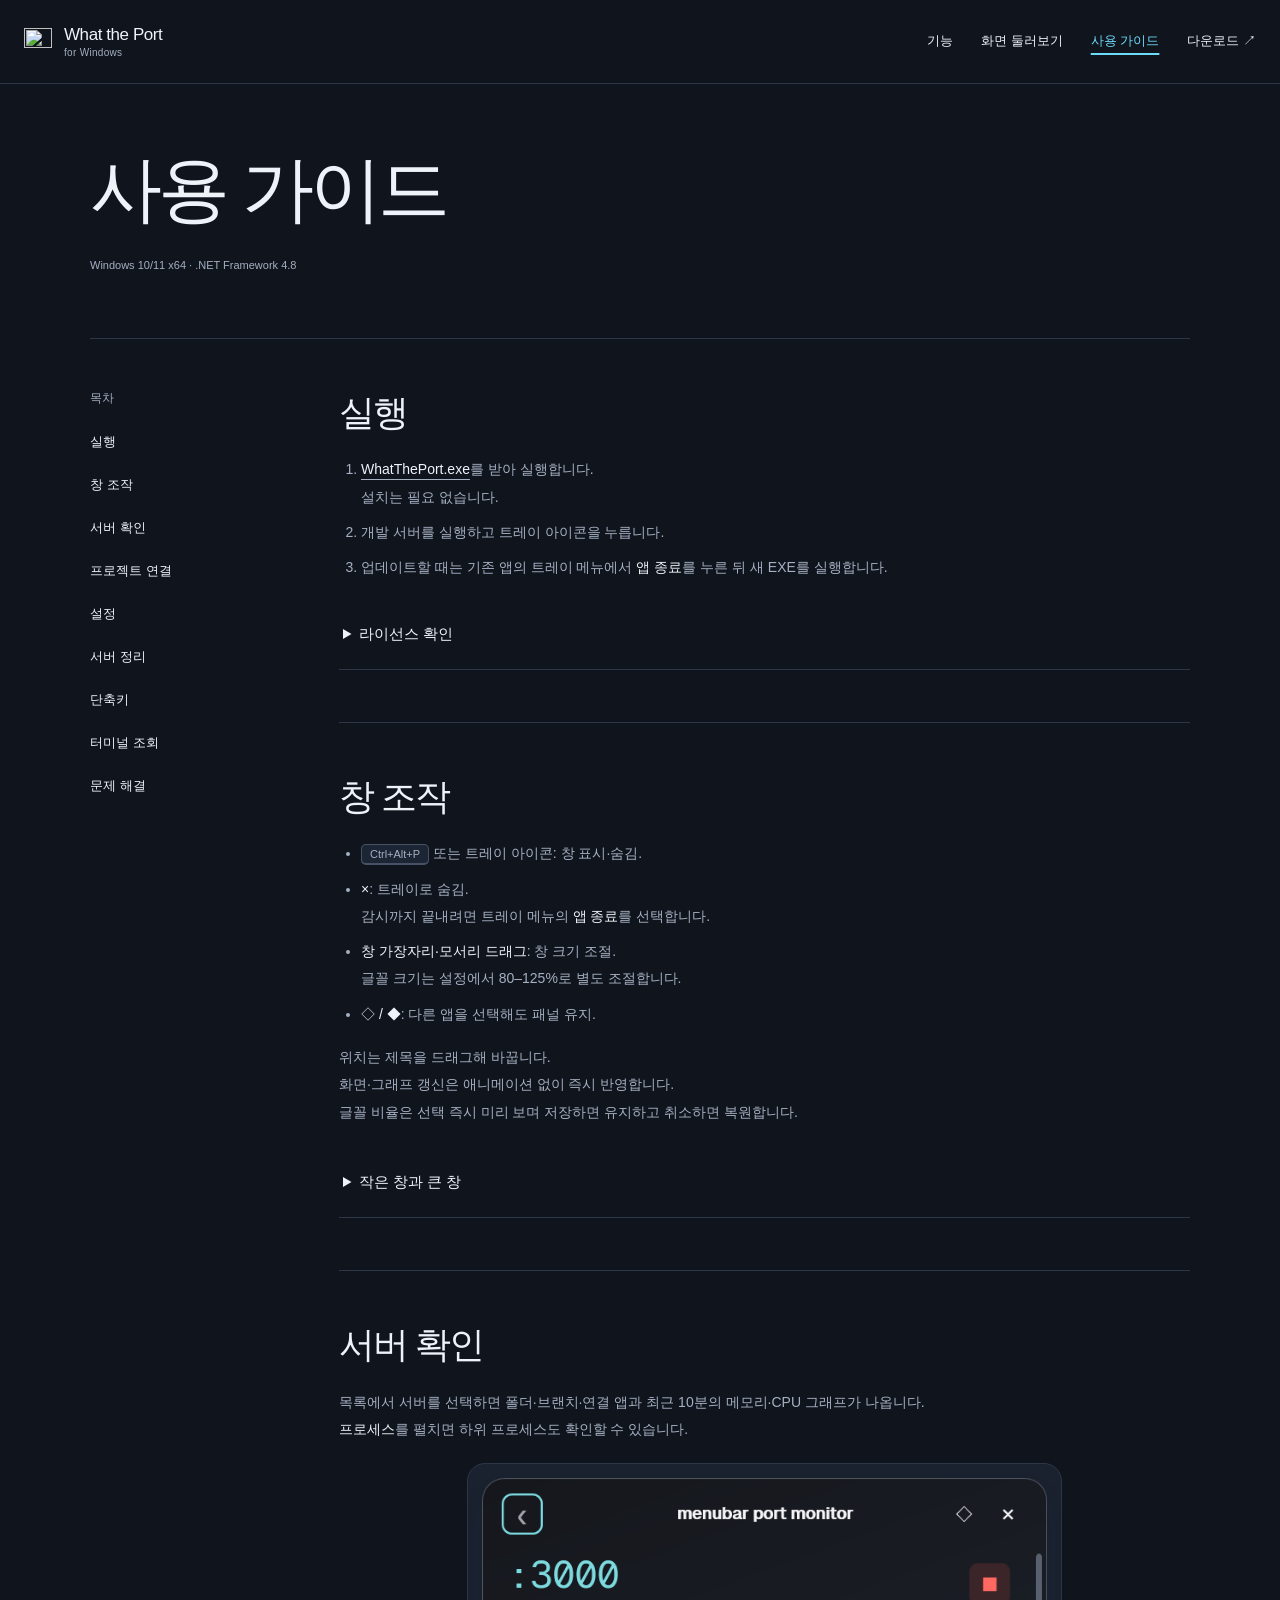
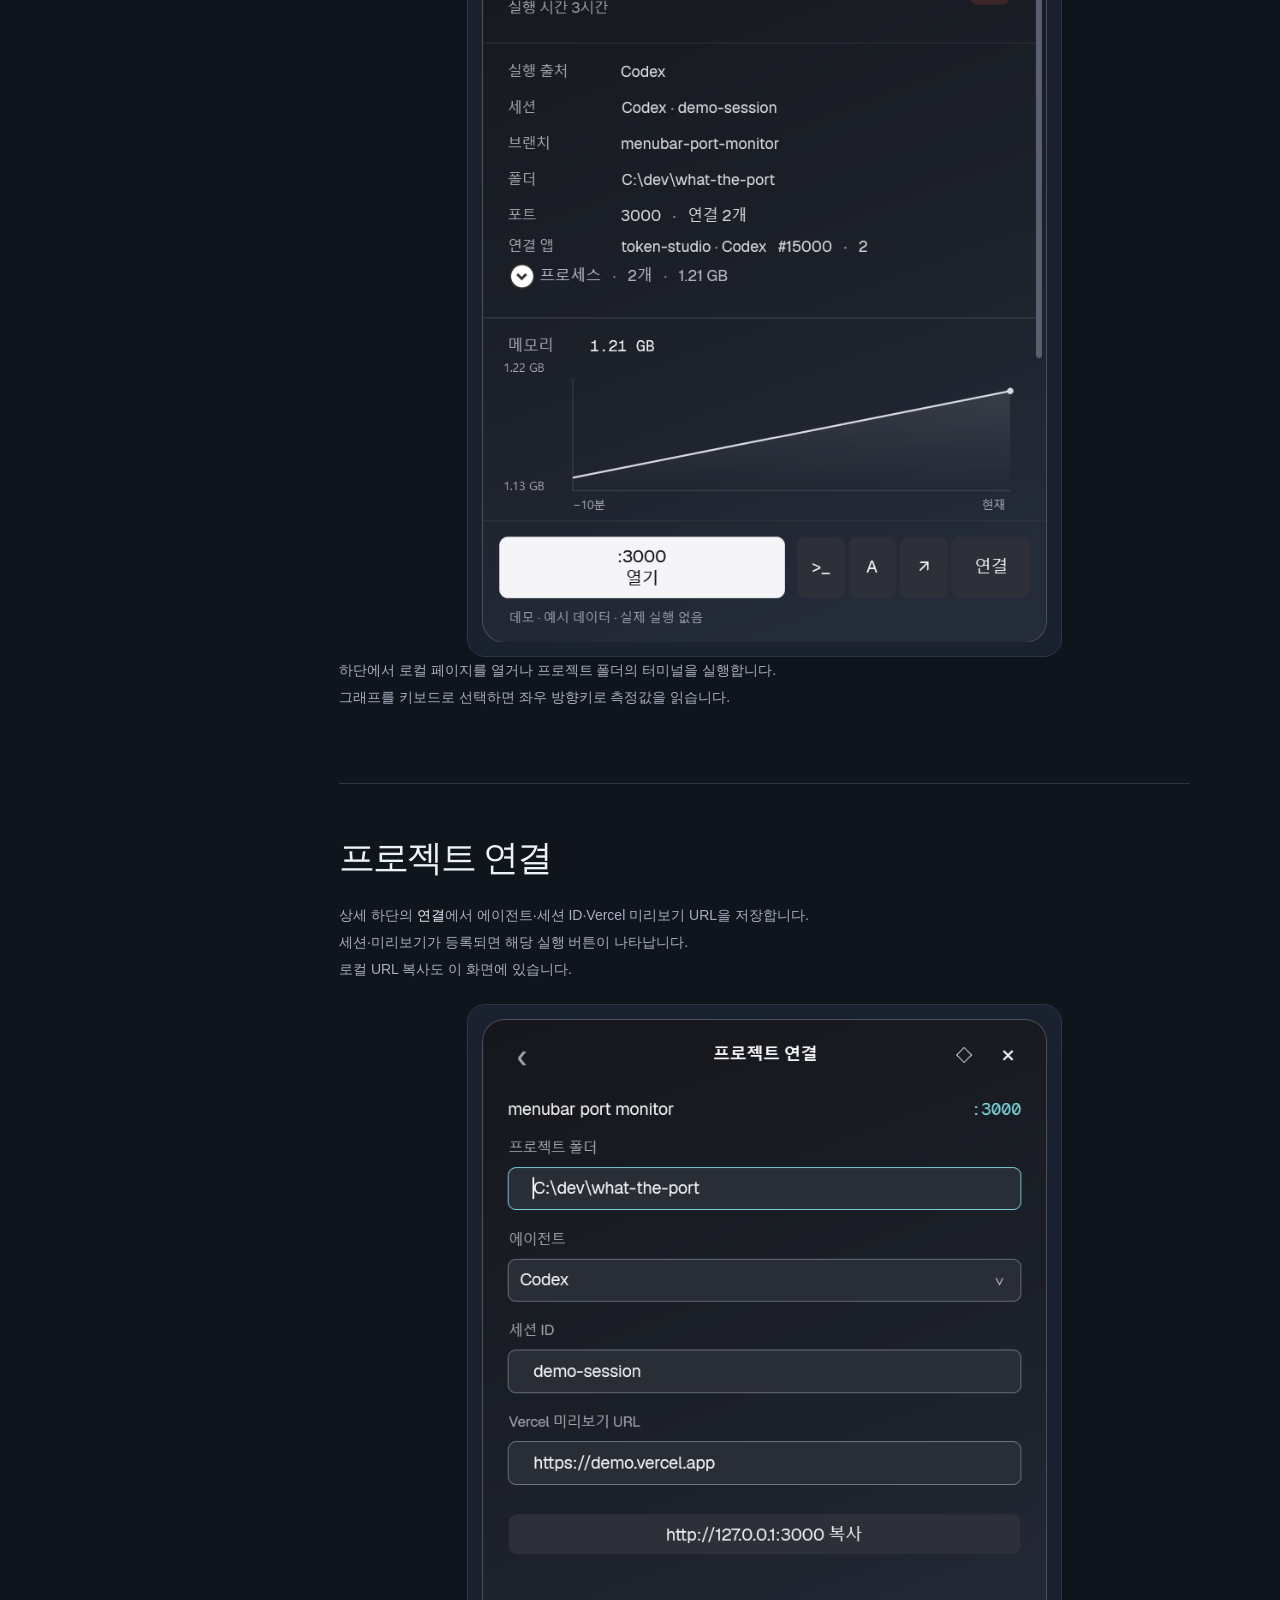
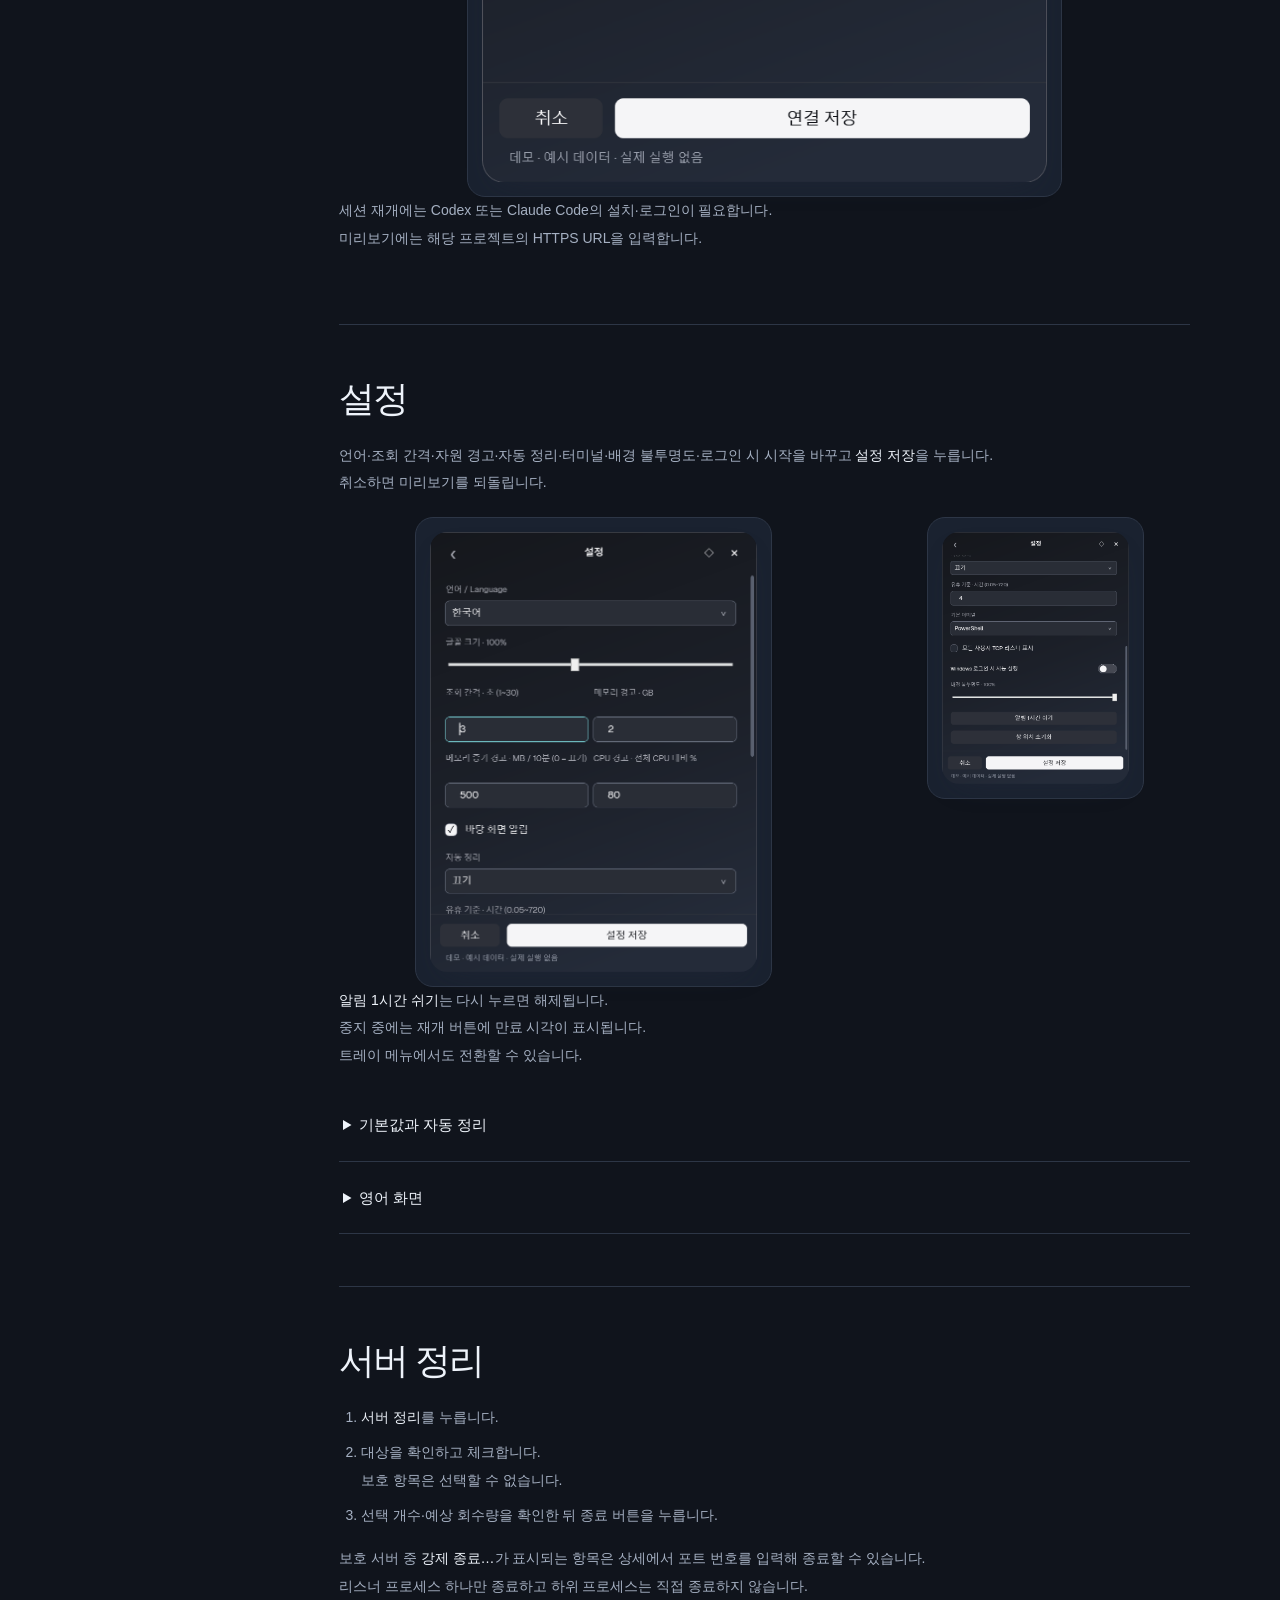
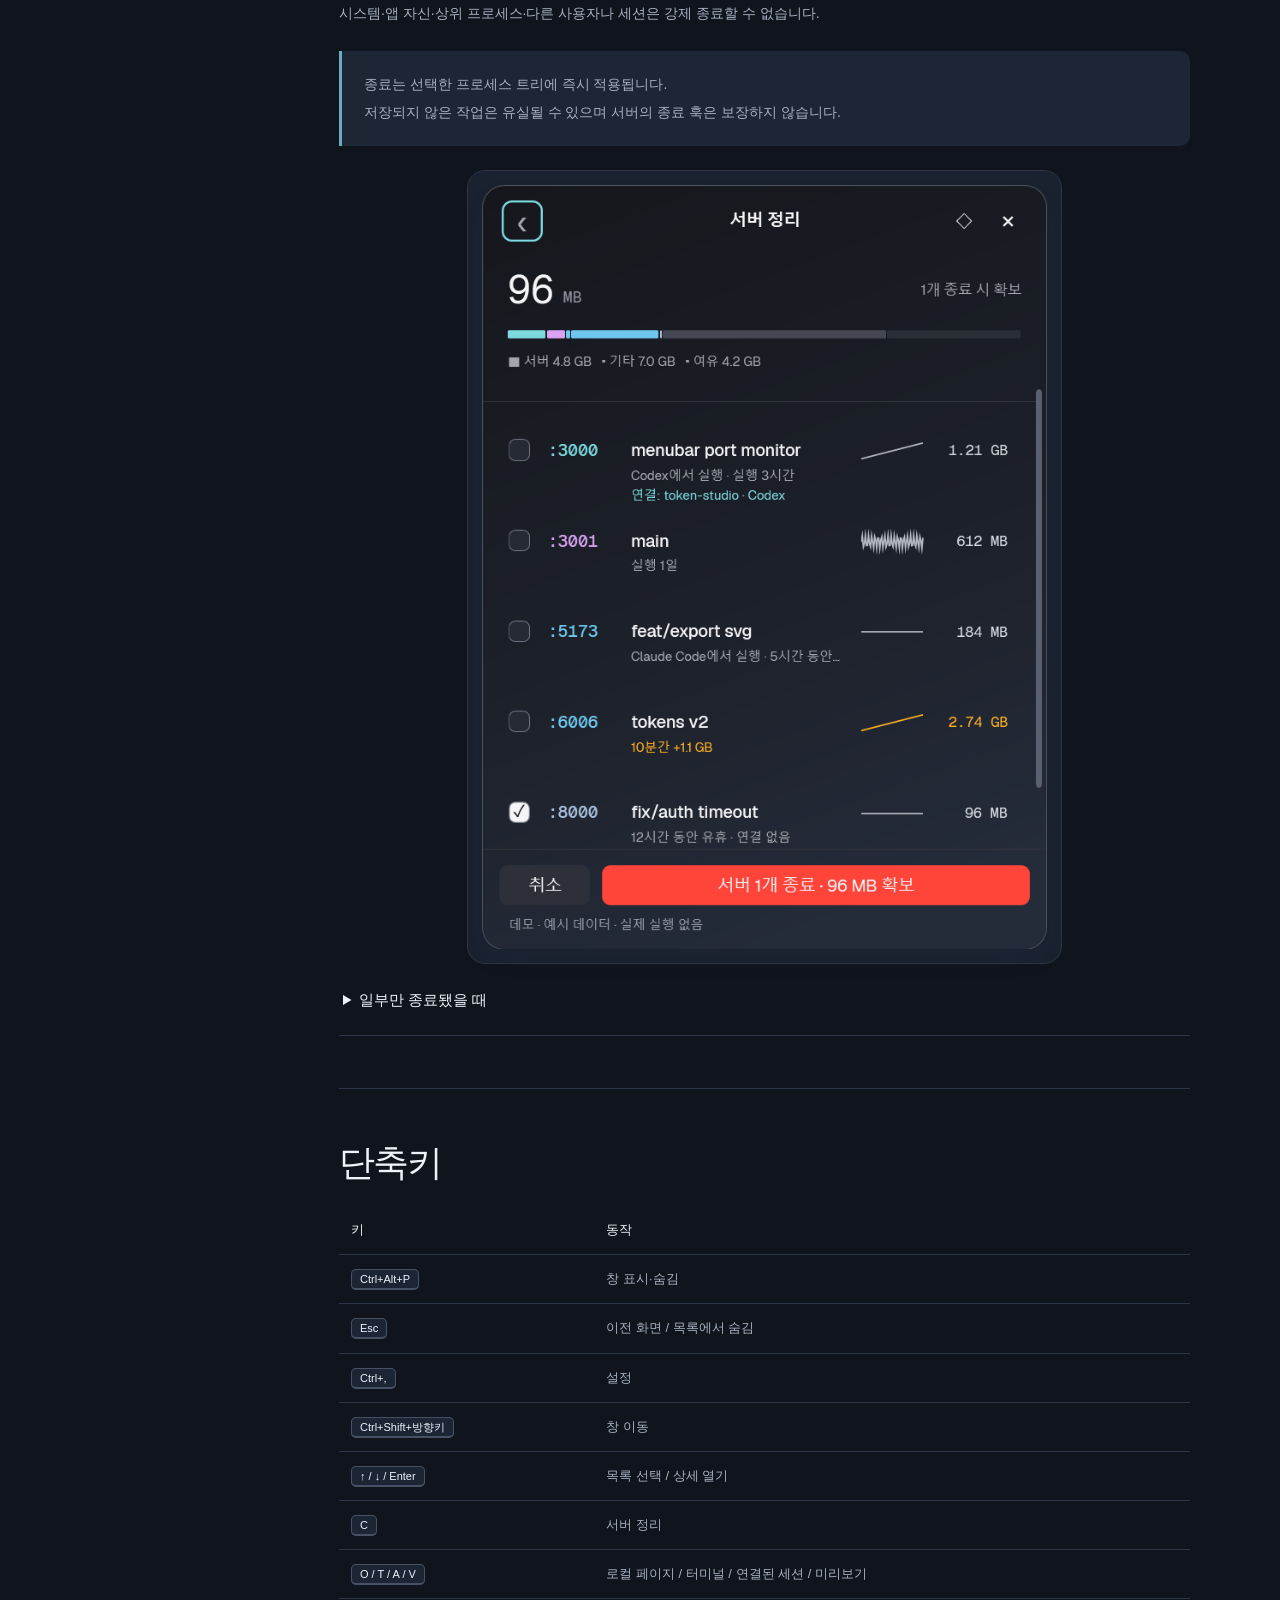
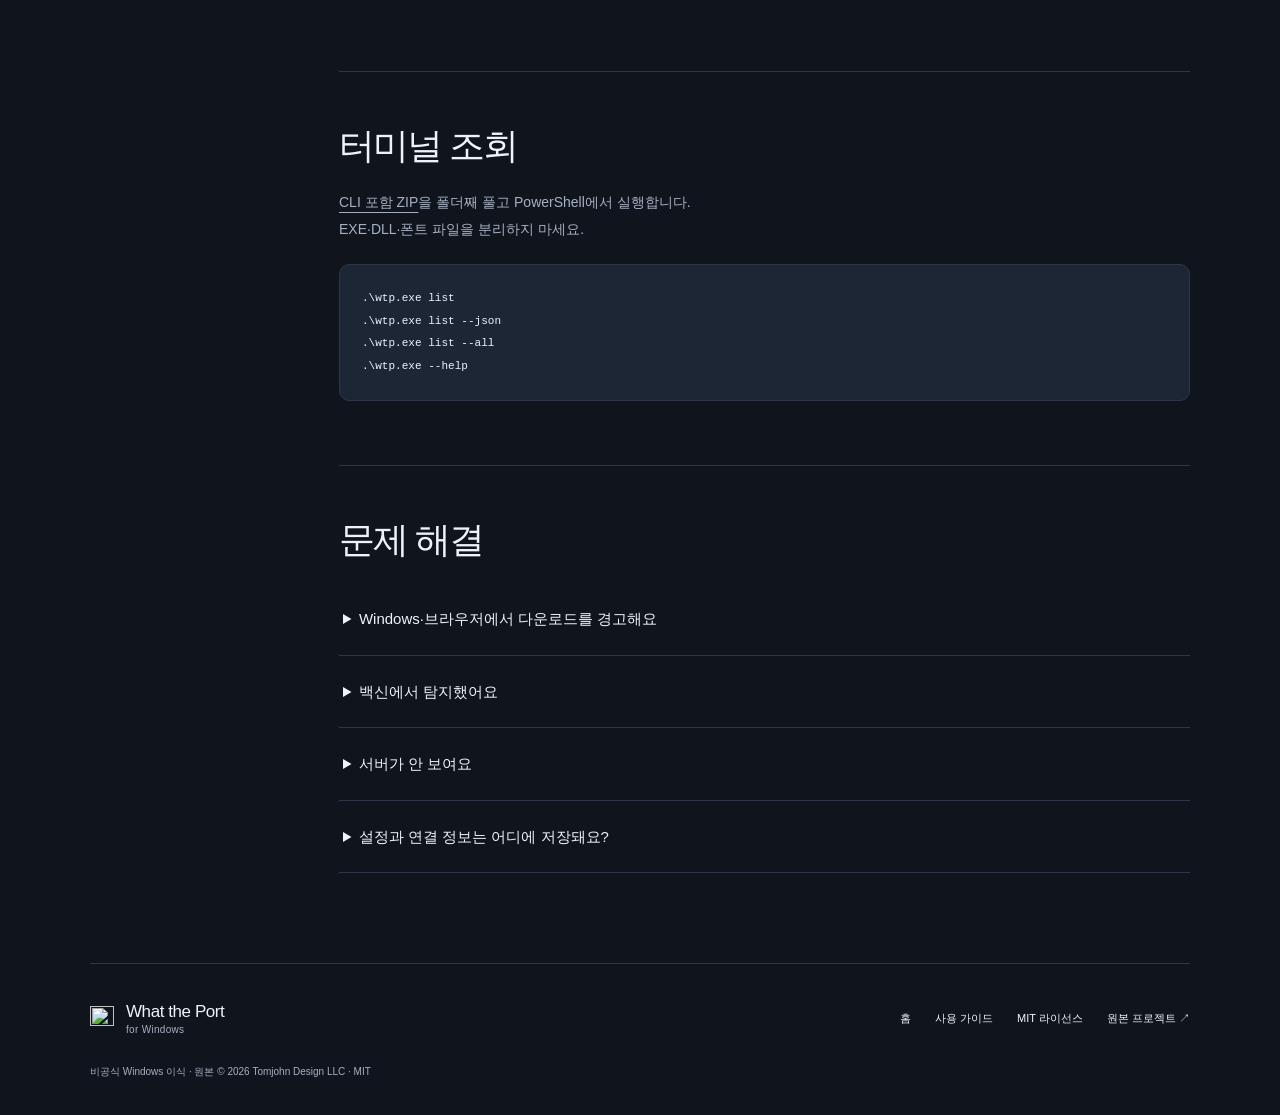
==== commit 631b7eec: "release: 1.1.5 use Run registry startup and refresh downloads Replace startup shortcuts with opt-in " ====
--- a/docs/guide.html
+++ b/docs/guide.html
@@ -89,6 +89,9 @@
           <h2 id="cleanup-title">서버 정리</h2>
           <ol><li><strong>서버 정리</strong>를 누릅니다.</li><li>대상을 확인하고 체크합니다.<br>
           보호 항목은 선택할 수 없습니다.</li><li>선택 개수·예상 회수량을 확인한 뒤 종료 버튼을 누릅니다.</li></ol>
+          <p>보호 서버 중 <strong>강제 종료…</strong>가 표시되는 항목은 상세에서 포트 번호를 입력해 종료할 수 있습니다.<br>
+          리스너 프로세스 하나만 종료하고 하위 프로세스는 직접 종료하지 않습니다.<br>
+          시스템·앱 자신·상위 프로세스·다른 사용자나 세션은 강제 종료할 수 없습니다.</p>
           <p class="note-card">종료는 선택한 프로세스 트리에 즉시 적용됩니다.<br>
           저장되지 않은 작업은 유실될 수 있으며 서버의 종료 훅은 보장하지 않습니다.</p>
           <figure class="guide-figure"><a class="shot-link" data-lightbox href="assets/images/cleanup.png"><img class="app-shot" src="assets/images/cleanup.png" width="660" height="891" loading="lazy" alt="정리 대상 체크박스와 선택 서버 종료 버튼"></a></figure>
@@ -116,7 +119,7 @@
           공식 다운로드 주소와 <a href="downloads/SHA256SUMS.txt">SHA-256</a>을 확인하고 <a href="https://github.com/seo-gali/what-the-port-win/blob/main/docs/download-security.md">검사 기록</a>을 참고하세요.<br>
           서명·백신 검사·다운로드 평판은 서로 다른 항목입니다.</p></details>
           <details id="antivirus-warning"><summary>백신에서 탐지했어요</summary><p>보호를 끄거나 예외를 추가하지 말고 탐지명·파일 해시를 확인하세요.<br>
-          1.1.0의 IObit 시작프로그램 탐지 보고가 있으며 제조사 판정은 확인되지 않았습니다.<br>
+          IObit의 Suspicious.Startup 반복 탐지 기록이 있으며 제조사 판정은 확인되지 않았습니다.<br>
           새 버전의 파일 검사 결과가 기존 탐지의 오탐을 확정하지는 않습니다.</p></details>
           <details><summary>서버가 안 보여요</summary><p>기본 조회 범위는 동일 사용자·로그인 세션의 Windows 네이티브 TCP 포트 1024–65535입니다.<br>
           설정에서 다른 로컬 앱 포함을 선택할 수 있습니다.<br>
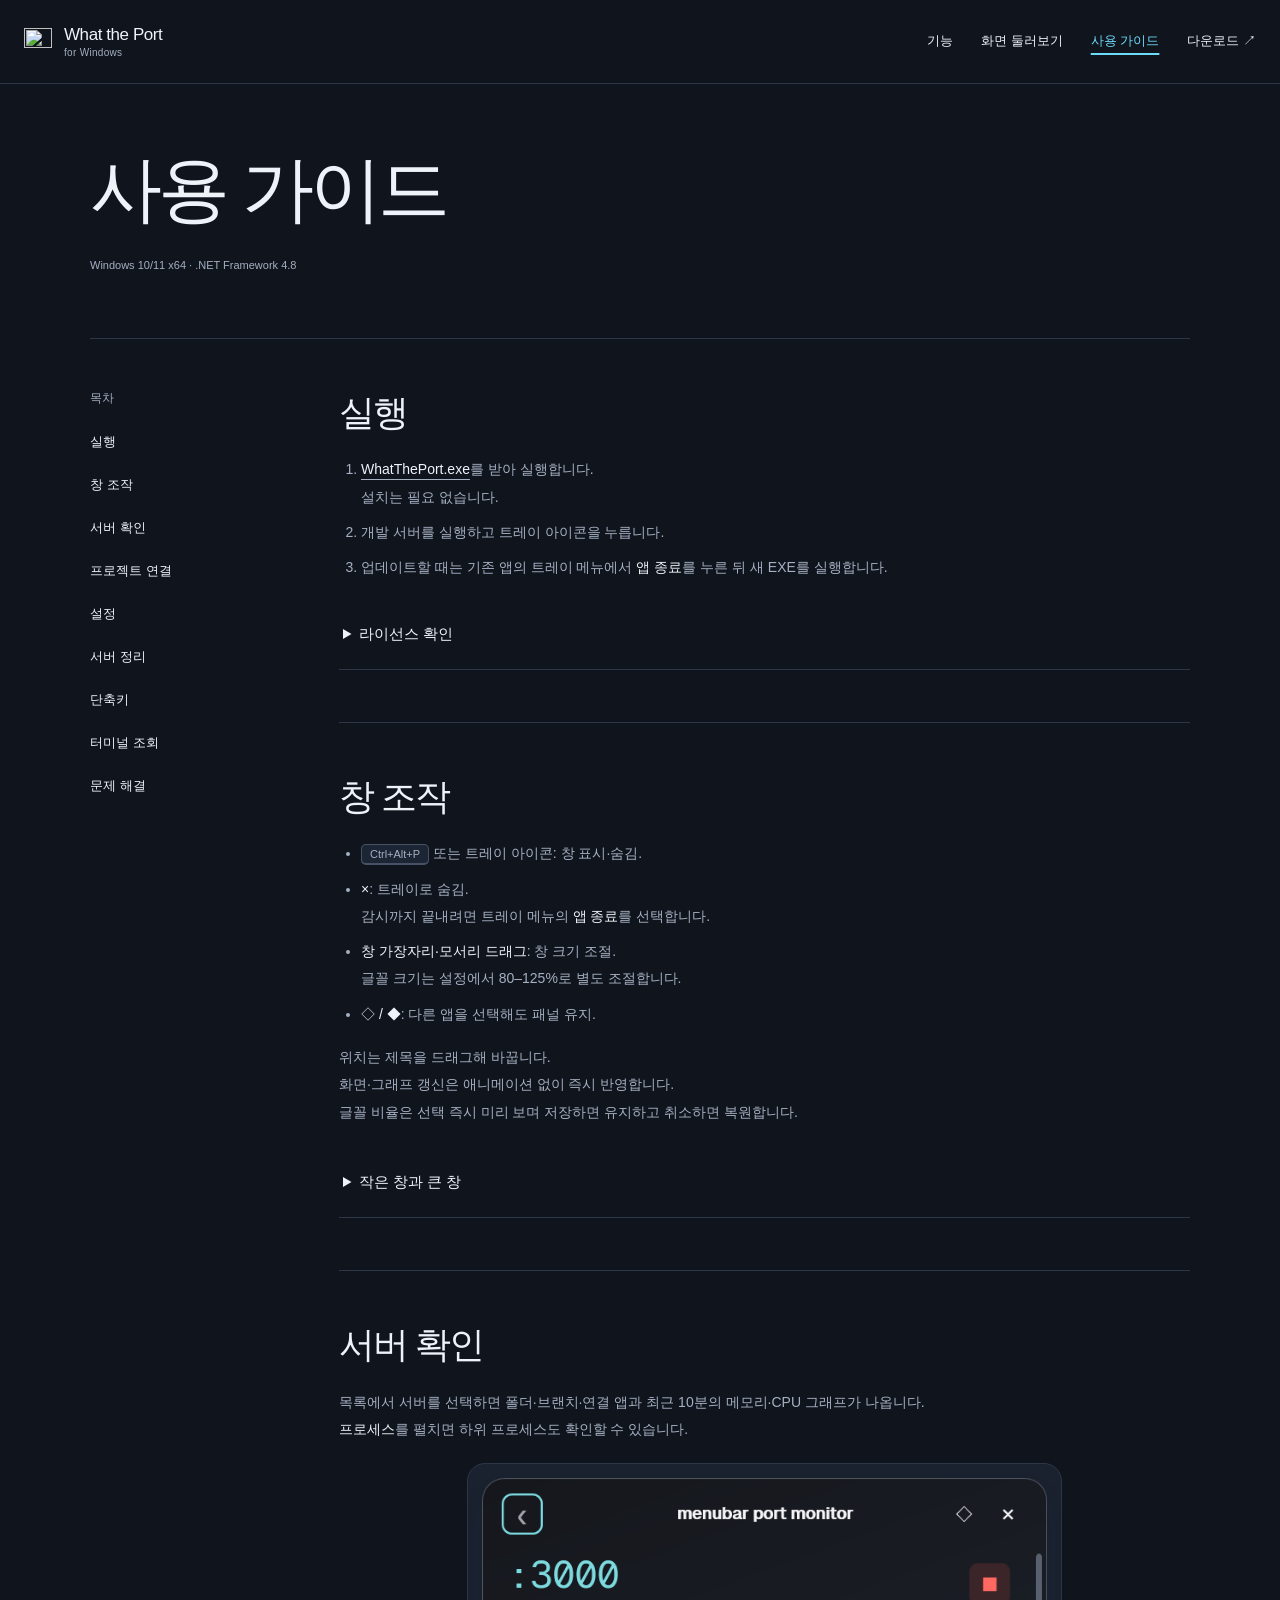
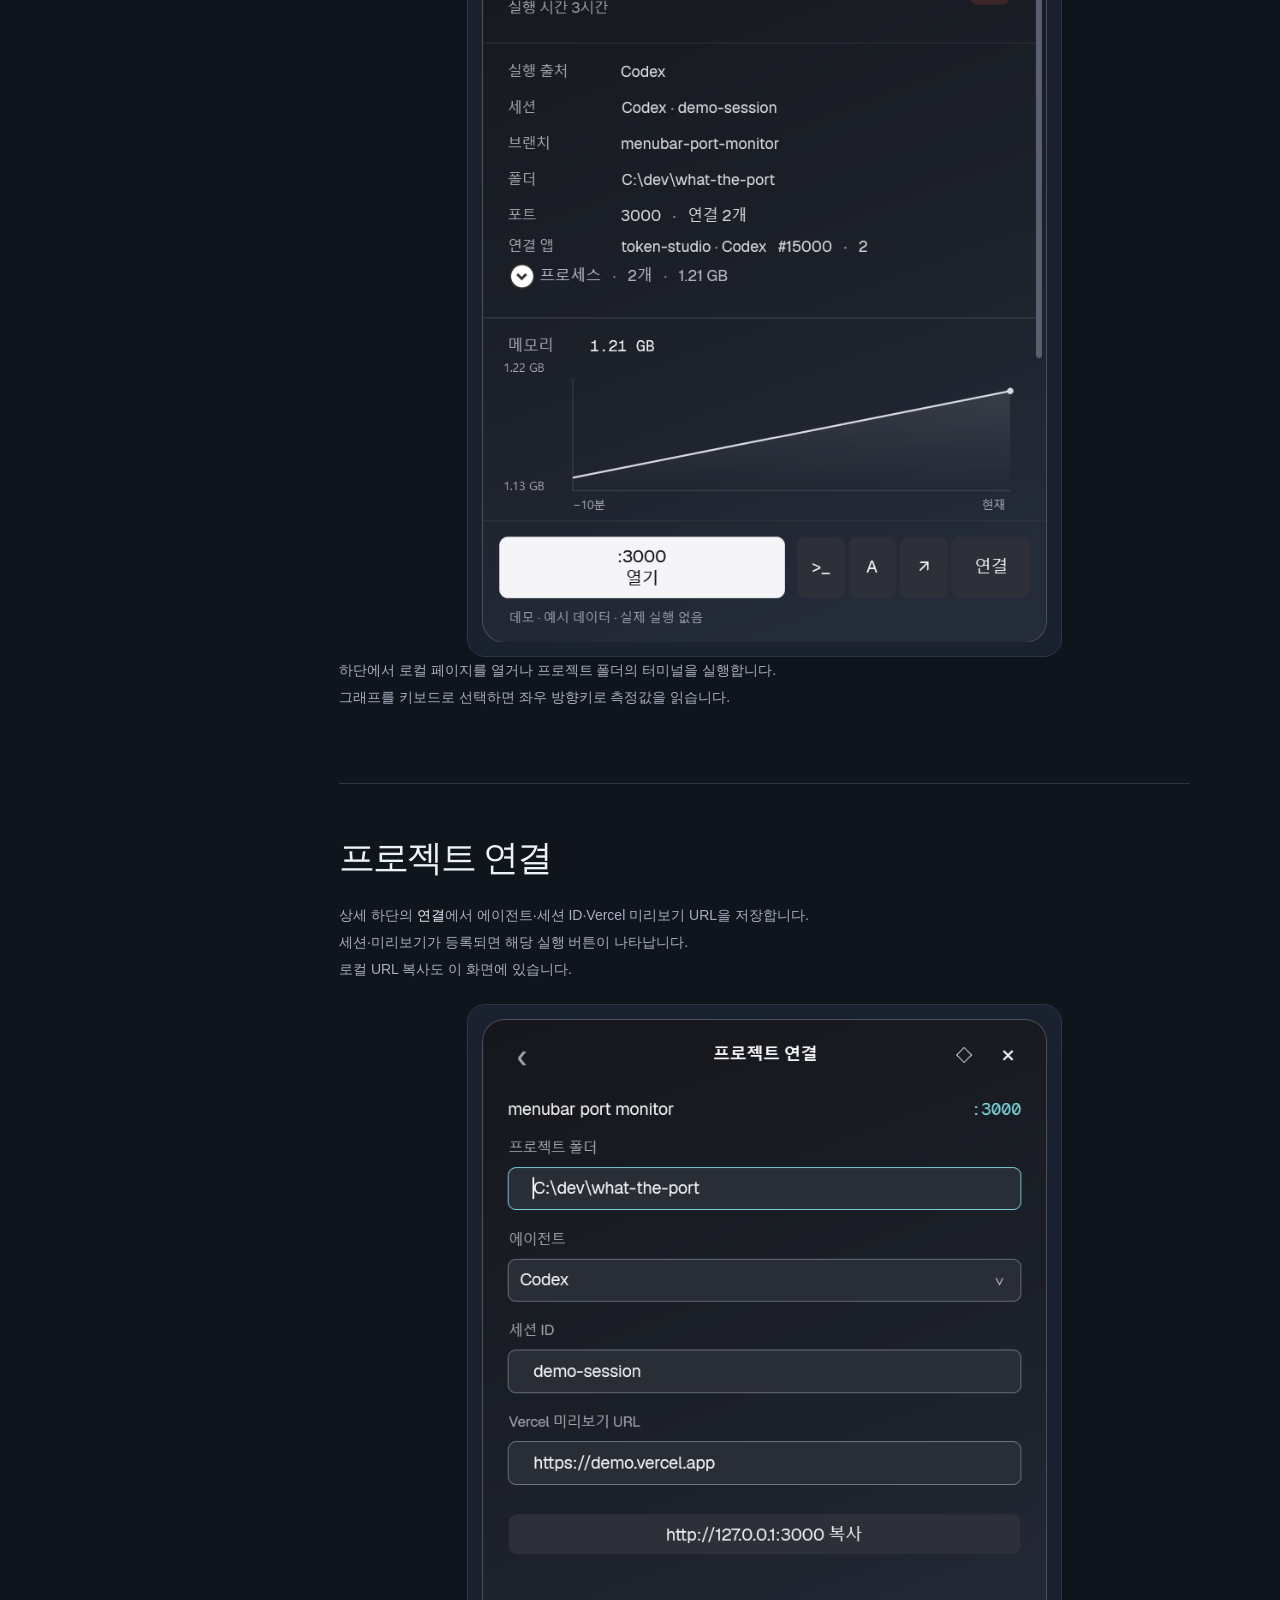
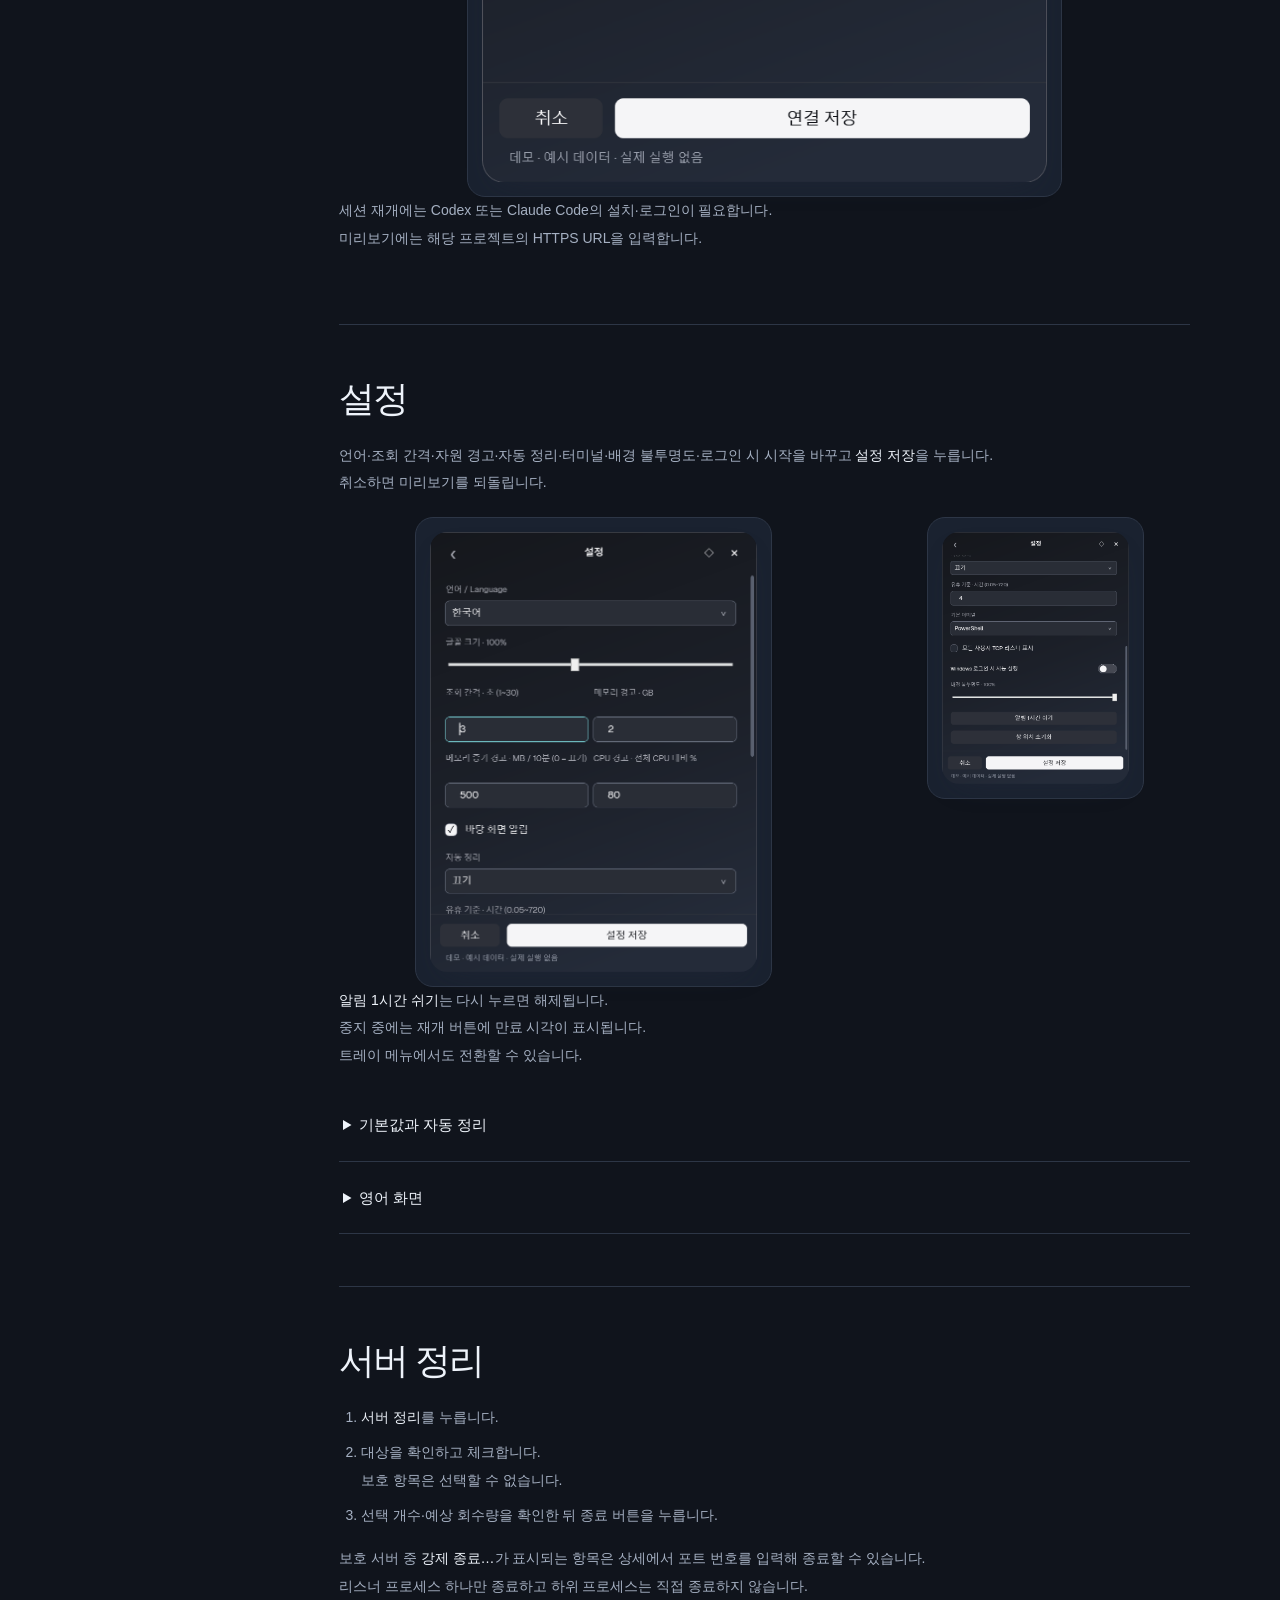
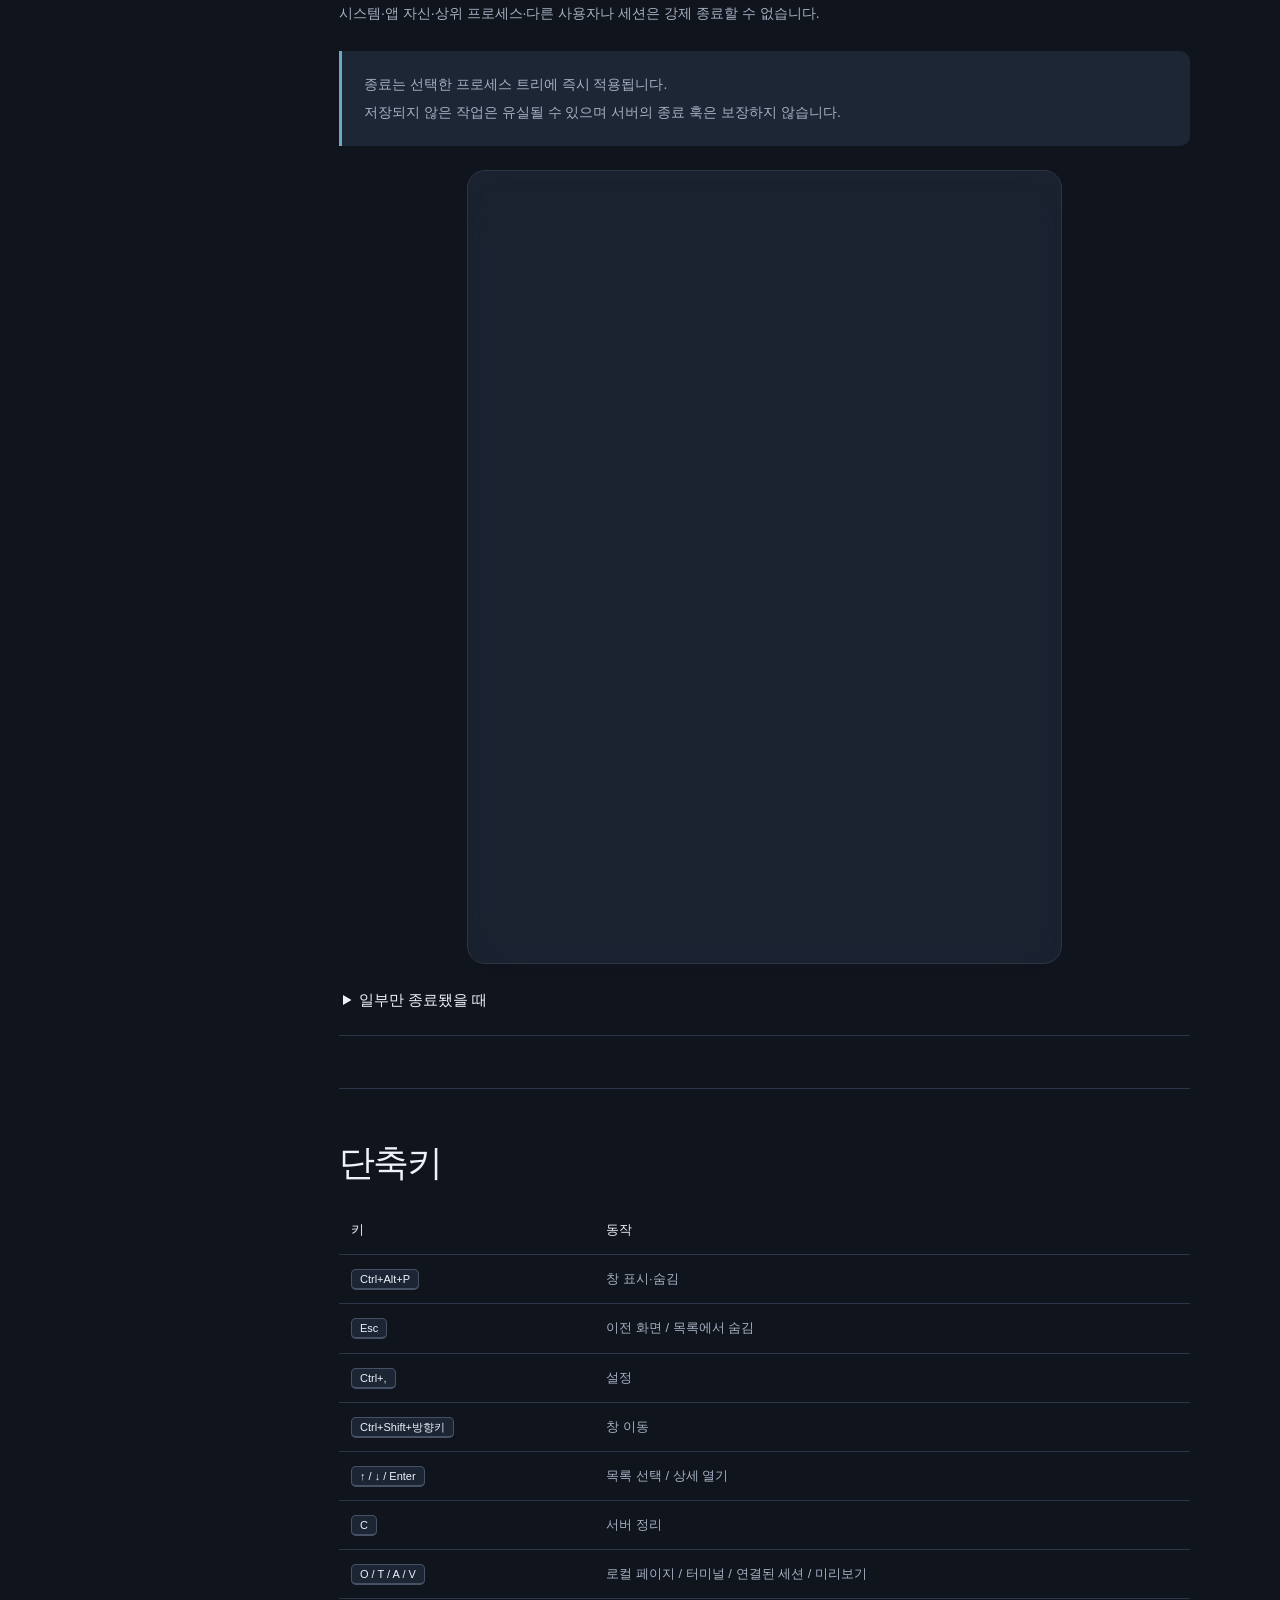
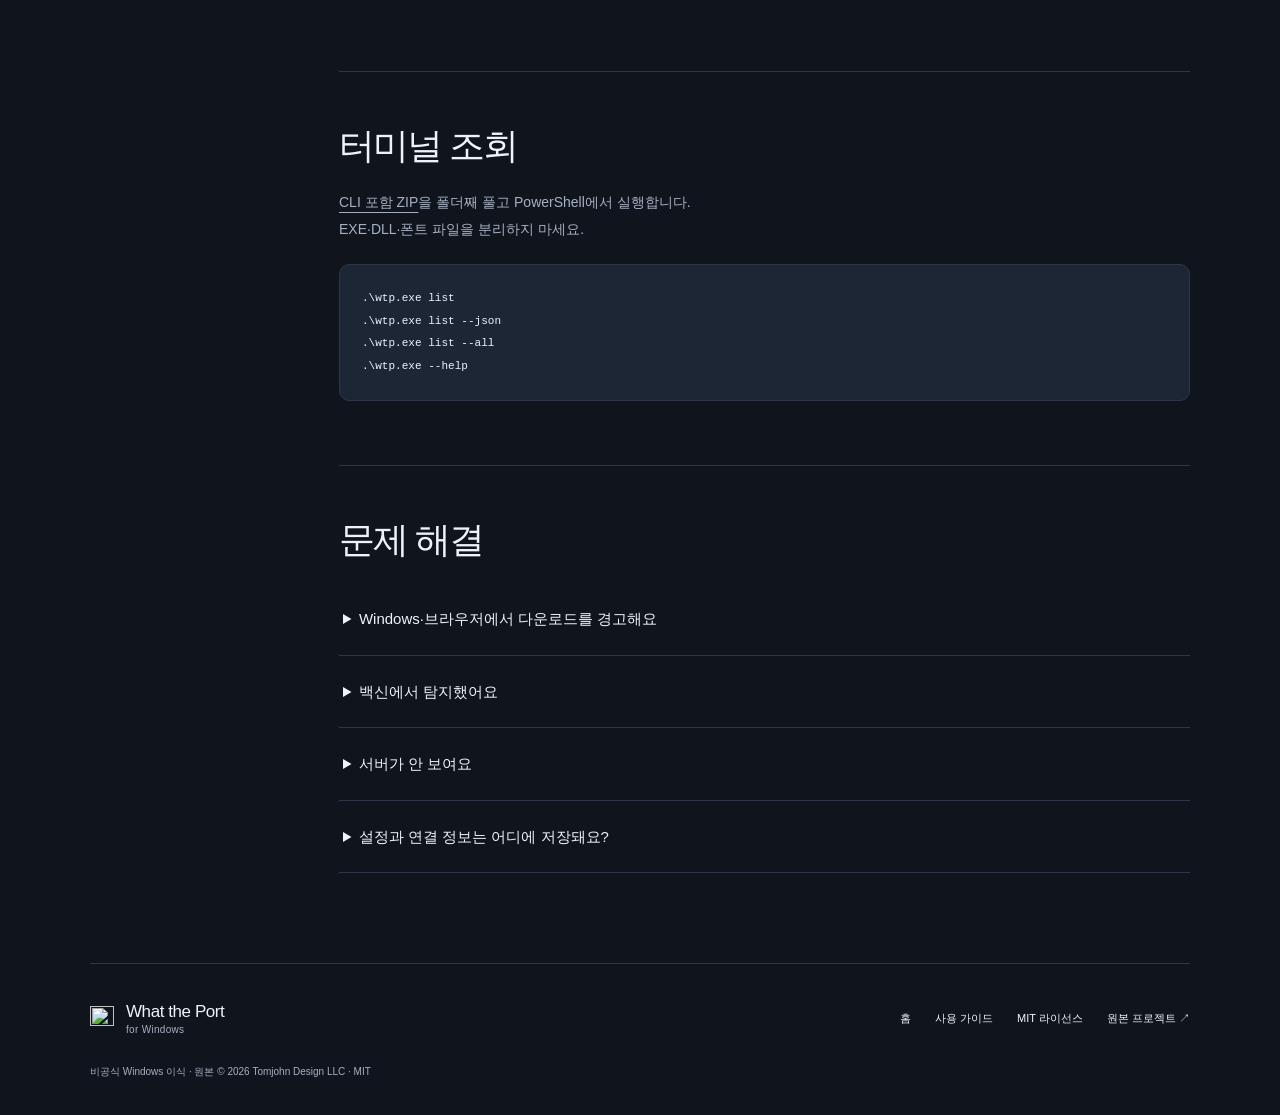
==== commit a2490266: "feat: add security checks and publish v1.1.9" ====
--- a/docs/guide.html
+++ b/docs/guide.html
@@ -2,13 +2,16 @@
 <html lang="ko">
 <head>
   <meta charset="utf-8">
+  <meta http-equiv="Content-Security-Policy" content="default-src 'self'; script-src 'self'; style-src 'self'; img-src 'self'; font-src 'self'; connect-src 'none'; object-src 'none'; base-uri 'none'; form-action 'none'">
+  <meta name="referrer" content="no-referrer">
   <meta name="viewport" content="width=device-width, initial-scale=1">
   <title>사용 가이드 — What the Port for Windows</title>
   <meta name="description" content="최신 앱 화면으로 따라가는 What the Port Windows 사용 가이드. 실행 파일, 창 표시·숨김, 서버 조회, 언어 미리보기, 프로젝트 연결과 정리 방법.">
+  <link rel="canonical" href="https://seo-gali.github.io/what-the-port-win/guide.html">
   <meta name="theme-color" content="#10141c">
   <link rel="icon" href="assets/favicon.svg" type="image/svg+xml">
   <link rel="stylesheet" href="assets/site.css?v=20261023-guide">
-  <script src="assets/site.js?v=20261010-nav" defer></script>
+  <script src="assets/site.js?v=20261118-security" defer></script>
 </head>
 <body>
   <a class="skip-link" href="#main">본문으로 건너뛰기</a>
@@ -27,7 +30,7 @@
         <section class="guide-chapter" id="start" aria-labelledby="start-title">
           <h2 id="start-title">실행</h2>
           <ol>
-            <li><a href="downloads/WhatThePort.exe" download><strong>WhatThePort.exe</strong></a>를 받아 실행합니다.<br>
+            <li><a href="downloads/WhatThePort.exe" download="WhatThePort-v1.1.9.exe"><strong>WhatThePort.exe</strong></a>를 받아 실행합니다.<br>
           설치는 필요 없습니다.</li>
             <li>개발 서버를 실행하고 트레이 아이콘을 누릅니다.</li>
             <li>업데이트할 때는 기존 앱의 트레이 메뉴에서 <strong>앱 종료</strong>를 누른 뒤 새 EXE를 실행합니다.</li>
@@ -106,7 +109,7 @@
         </section>
         <section class="guide-chapter" id="cli" aria-labelledby="cli-title">
           <h2 id="cli-title">터미널 조회</h2>
-          <p><a href="downloads/WhatThePort-Windows-x64.zip" download>CLI 포함 ZIP</a>을 폴더째 풀고 PowerShell에서 실행합니다.<br>
+          <p><a href="downloads/WhatThePort-Windows-x64.zip" download="WhatThePort-v1.1.9-Windows-x64.zip">CLI 포함 ZIP</a>을 폴더째 풀고 PowerShell에서 실행합니다.<br>
           EXE·DLL·폰트 파일을 분리하지 마세요.</p>
           <pre><code>.\wtp.exe list
 .\wtp.exe list --json
--- a/docs/assets/site.css
+++ b/docs/assets/site.css
@@ -1,16 +1,16 @@
 @font-face{font-family:Geist;src:url(fonts/Geist-Regular.ttf) format('truetype');font-display:swap;font-weight:400}@font-face{font-family:Geist;src:url(fonts/Geist-Medium.ttf) format('truetype');font-display:swap;font-weight:500 900}
 :root{--paper:#10141c;--ink:#eef3fa;--muted:#a5b0c2;--line:#2d3646;--cyan:#6edafa;--purple:#bfa4ff;--teal:#85ded2;--blue:#93b3ff;--amber:#f2bd62;--focus:#6edafa;--radius:14px;color-scheme:dark}
-*{box-sizing:border-box}html{scroll-behavior:smooth;scroll-padding-top:100px}body{margin:0;background:var(--paper);color:var(--ink);font-family:Geist,'Malgun Gothic','Segoe UI',sans-serif;line-height:1.7;word-break:keep-all;overflow-wrap:anywhere}a{color:inherit;text-underline-offset:5px}button,input{font:inherit}button,a{-webkit-tap-highlight-color:transparent}button{cursor:pointer}button:disabled{cursor:default}img{max-width:100%;height:auto;display:block}figure{margin:0}h1,h2,h3,p{margin-top:0}h1,h2,h3{font-weight:500;letter-spacing:-.055em;line-height:1.2}h2{font-size:clamp(30px,4vw,48px)}h3{font-size:clamp(27px,3vw,36px)}p{margin-bottom:20px}button:focus-visible,a:focus-visible,summary:focus-visible,[tabindex]:focus-visible{outline:3px solid var(--focus);outline-offset:5px}button::-moz-focus-inner{border:0}[hidden]{display:none!important}.wrap{width:min(1100px,calc(100% - 80px));margin-inline:auto}.mono,.port,pre{font-family:Consolas,'Courier New',monospace}.eyebrow{font-size:11px;font-weight:500;letter-spacing:.12em;color:var(--muted);margin-bottom:24px}.cyan{color:var(--cyan)}.purple{color:var(--purple)}.teal{color:var(--teal)}.blue{color:var(--blue)}.amber{color:var(--amber)}
+*{box-sizing:border-box}html{scroll-behavior:smooth;scroll-padding-top:100px}body{margin:0;background:var(--paper);color:var(--ink);font-family:Geist,'Malgun Gothic','Segoe UI',sans-serif;line-height:1.7;word-break:keep-all;overflow-wrap:anywhere}a{color:inherit;text-underline-offset:5px}button,input{font:inherit}button,a{-webkit-tap-highlight-color:transparent}button{cursor:pointer}button:disabled{cursor:default}img{max-width:100%;height:auto;display:block}figure{margin:0}h1,h2,h3,p{margin-top:0}h1,h2,h3{font-weight:500;letter-spacing:-.055em;line-height:1.2}h2{font-size:clamp(30px,4vw,48px)}h3{font-size:clamp(27px,3vw,36px)}p{margin-bottom:20px}button:focus-visible,a:focus-visible,summary:focus-visible,[tabindex]:focus-visible{outline:3px solid var(--focus);outline-offset:5px}button::-moz-focus-inner{border:0}[hidden]{display:none!important}.wrap{width:min(1100px,calc(100% - 80px));margin-inline:auto}.mono,pre{font-family:Consolas,'Courier New',monospace}.cyan{color:var(--cyan)}.purple{color:var(--purple)}.teal{color:var(--teal)}.blue{color:var(--blue)}.amber{color:var(--amber)}
 .skip-link{position:fixed;z-index:100;left:16px;top:12px;padding:12px 20px;background:var(--ink);color:var(--paper);transform:translateY(-180%)}.skip-link:focus{transform:none}.site-header{max-width:1320px;margin:auto;min-height:100px;padding:20px 40px;display:flex;align-items:center;justify-content:space-between;gap:24px}.brand{display:inline-flex;align-items:center;gap:12px;font-size:17px;font-weight:500;text-decoration:none;letter-spacing:-.025em;line-height:1.3}.brand-platform{display:block;font-size:10px;color:var(--muted);font-weight:400;letter-spacing:.03em}.site-header nav{display:flex;align-items:center;gap:28px;font-size:13px}.site-header nav a{text-decoration:none;padding:10px 0}.site-header nav a:hover{text-decoration:underline}.nav-download{border-bottom:1px solid var(--ink)}.menu-toggle{display:none;background:none;color:var(--ink);border:1px solid var(--line);border-radius:8px;padding:9px 13px;min-height:44px}
-.hero{display:grid;grid-template-columns:1.1fr 1fr;gap:50px;align-items:center;padding-top:45px;padding-bottom:70px}.hero-copy{padding-top:15px}.status-dot{display:inline-block;width:6px;height:6px;background:#bc841c;border-radius:50%;margin-right:8px;vertical-align:middle}.hero h1{font-size:clamp(64px,7.3vw,96px);margin:0 0 30px;line-height:1.1;letter-spacing:-.075em}.hero-description{font-size:18px;line-height:1.95;color:#a5b0c2;margin-bottom:34px}.hero-actions{display:flex;align-items:center;gap:22px;flex-wrap:wrap}.button{display:inline-flex;align-items:center;justify-content:center;gap:22px;min-height:50px;padding:12px 23px;border:1px solid transparent;border-radius:9px;text-decoration:none;font-size:14px;font-weight:500;transition:background .2s}.button-dark{background:#92ddf5;color:#101722}.button-dark:hover{background:#b7edff}.button span{font-size:21px}.text-link{font-size:13px;font-weight:500;text-decoration:none;border-bottom:1px solid currentColor;padding:5px 0;display:inline-block}.system-note{font-size:11px;color:var(--muted);margin:16px 0}.hero-meta{display:flex;gap:17px;flex-wrap:wrap;font-size:11px;color:var(--muted);margin-top:34px}.hero-meta span+span:before{content:'·';padding-right:17px}.build-note{font-size:10px;color:var(--muted);margin-top:9px}.hero-visual{position:relative;justify-self:end;width:100%;max-width:420px}.tray-label{font-size:11px;color:var(--muted);text-align:right;transform:rotate(2deg);margin-bottom:14px}.tiny-dots{color:#f2bd62;font-size:18px;margin-right:9px}.app-shot{border-radius:17px;box-shadow:0 30px 65px -25px #272b3c50,0 4px 10px #1d263413}.hero-shot{width:100%}figcaption{font-size:10px;color:var(--muted);text-align:center;margin-top:17px}.shortcut{margin-top:18px;display:flex;gap:7px;justify-content:center;align-items:center;font-size:10px;color:var(--muted)}kbd{font:11px Geist,'Malgun Gothic',sans-serif;background:#1c2534;border:1px solid #465166;border-bottom-width:2px;border-radius:5px;padding:3px 8px}.shortcut>span:last-child{margin-left:6px}.principles{display:flex;justify-content:space-between;border-top:1px solid var(--line);border-bottom:1px solid var(--line);padding-block:22px;gap:15px;font-size:12px}.principles p{margin:0;color:var(--muted)}.principles .mono{margin-right:12px;color:#95a8c0}.principles strong{display:block;margin-left:30px;margin-top:4px;font-weight:500;color:var(--ink)}
-.section-heading{margin-bottom:50px}.section-heading h2{margin-bottom:15px}.section-heading>p:last-child{font-size:15px;color:var(--muted)}.preview-section{padding-block:100px}.preview-layout{display:grid;grid-template-columns:1fr 1fr;gap:80px;align-items:start}.preview-controls{padding-top:10px}.view-tabs{display:flex;flex-direction:column}.view-tabs button{border:0;border-bottom:1px solid var(--line);background:transparent;padding:25px 6px;display:flex;align-items:center;gap:22px;text-align:left;color:var(--ink);width:100%;border-radius:4px;min-height:90px}.view-tabs button:first-child{border-top:1px solid var(--line)}.view-tabs button[aria-selected=true]{background:#1c2635}.port{font-size:15px;min-width:53px}.view-tabs strong{font-size:17px;font-weight:500;display:block;margin-bottom:5px}.view-tabs small{font-size:11px;color:var(--muted)}.tab-arrow{margin-left:auto;font-size:22px;color:#a0b3cc}.preview-hint{font-size:11px;color:var(--muted);line-height:1.8;margin-top:25px}.preview-stage{min-height:590px;border-radius:22px;background:#1a2230;padding:30px;display:grid;align-items:start}.preview-stage figure{margin:auto;width:min(100%,350px)}.preview-stage figure+figure{margin-top:30px}.preview-stage img{width:100%}.preview-stage [role=tabpanel]:focus-visible{outline-offset:12px}
-.features{padding-top:40px;padding-bottom:70px}.feature-row{display:grid;grid-template-columns:1fr 1fr;gap:80px;padding:52px 0;border-top:1px solid var(--line);align-items:start}.feature-number{font-size:11px;letter-spacing:.04em;display:block;margin-bottom:24px}.feature-row h3{margin:0}.feature-row>div:last-child{padding-top:36px}.feature-row p{font-size:15px;line-height:1.95;color:var(--muted)}.tags{display:flex;gap:8px;flex-wrap:wrap;margin:20px 0}.tags span{border:1px solid #394459;border-radius:5px;padding:4px 9px;font-size:10px;color:#c0ccdd}.feature-row .small-note,.small-note{font-size:11px;color:var(--muted)}.thresholds{display:flex;gap:50px;margin-top:30px}.thresholds p{margin:0}.thresholds strong{display:block;font-size:37px;line-height:1.2;letter-spacing:-.05em;color:var(--ink);font-weight:400}.thresholds strong small{font-size:15px;letter-spacing:0}.thresholds span{font-size:11px}.terminal-section{padding-block:70px 120px;display:grid;grid-template-columns:1fr 1.15fr;gap:60px;align-items:center}.terminal-section h2{font-size:36px}.terminal-section p{font-size:14px;color:var(--muted)}.terminal{background:#191c22;color:#d4d8e0;border-radius:13px;box-shadow:0 20px 50px #272b3c14;min-width:0}.terminal-title{padding:14px 20px;border-bottom:1px solid #333741;display:flex;gap:10px;align-items:center;font-size:11px}.terminal-title>span:last-child{margin-left:auto;color:#a1a8b7;font-size:10px}.terminal pre{font-size:12px;line-height:2.15;padding:24px;margin:0;white-space:pre-wrap;overflow-wrap:anywhere;word-break:break-word}.prompt{color:#8bd4ce}.terminal-cursor{color:#e1b763}.terminal p.terminal-caption{color:#adb3c0;font-size:10px;padding:0 24px 18px;margin:0}
-.download-section{background:#1c2635;border-block:1px solid #2d3646;text-align:center;padding:70px 0}.download-inner>img{margin:0 auto 22px}.download-inner h2{font-size:clamp(37px,5vw,60px);margin-bottom:23px}.download-inner>p:not(.eyebrow){color:var(--muted);font-size:14px}.download-inner>.small-note,.download-inner>.system-note{font-size:11px!important}.download-inner>.button{margin-top:14px}.download-inner>.text-link{font-size:10px}.install-steps{list-style:none;text-align:left;padding:40px 0 0;display:grid;grid-template-columns:repeat(3,1fr);gap:30px;margin:35px 0 0;border-top:1px solid #394459}.install-steps li>span{display:block;font:11px Consolas,monospace;color:var(--muted);margin-bottom:12px}.install-steps strong{font-size:14px;font-weight:500}.install-steps p{font-size:11px;color:var(--muted);margin:6px 0 0}.faq{max-width:850px;padding-block:100px}.faq h2{margin-bottom:40px;font-size:33px}details{border-bottom:1px solid var(--line);padding-block:20px}summary{cursor:pointer;min-height:28px;padding:3px 4px;font-size:15px;font-weight:500}details p{font-size:14px;color:var(--muted);padding:15px 20px 0;margin-bottom:5px;line-height:1.9}.site-footer{border-top:1px solid var(--line);padding-block:35px;display:flex;flex-wrap:wrap;align-items:center;justify-content:space-between;gap:25px}.site-footer nav{display:flex;gap:24px;flex-wrap:wrap;font-size:11px}.site-footer nav a{text-decoration:none;padding:10px 0}.site-footer>p{width:100%;font-size:10px;color:var(--muted);margin:0}.sr-only{position:absolute;width:1px;height:1px;padding:0;margin:-1px;overflow:hidden;clip:rect(0,0,0,0);white-space:nowrap;border:0}.article-page{max-width:800px;padding-block:60px 100px}.article-page h1{font-size:48px}.article-page h2{font-size:26px;margin-top:48px}.article-page p,.article-page li{color:var(--muted);font-size:15px;line-height:1.9}.article-page code{overflow-wrap:anywhere;font-family:Consolas,monospace;font-size:.9em}.article-page pre{background:#1c2635;padding:22px;border-radius:10px;white-space:pre-wrap;overflow-wrap:anywhere;font-size:12px}.article-page table{width:100%;border-collapse:collapse;margin-block:20px;font-size:13px}.article-page th,.article-page td{padding:13px 10px;border-bottom:1px solid var(--line);text-align:left}.error-page{min-height:65vh;display:flex;flex-direction:column;justify-content:center;align-items:flex-start}.error-code{font:80px Consolas,monospace;color:#83b6db;margin-bottom:10px}.error-page h1{font-size:44px}.error-page p{color:var(--muted)}
+.hero{display:grid;grid-template-columns:1.1fr 1fr;gap:50px;align-items:center;padding-top:45px;padding-bottom:70px}.hero-copy{padding-top:15px}.hero h1{font-size:clamp(64px,7.3vw,96px);margin:0 0 30px;line-height:1.1;letter-spacing:-.075em}.hero-actions{display:flex;align-items:center;gap:22px;flex-wrap:wrap}.button{display:inline-flex;align-items:center;justify-content:center;gap:22px;min-height:50px;padding:12px 23px;border:1px solid transparent;border-radius:9px;text-decoration:none;font-size:14px;font-weight:500;transition:background .2s}.button-dark{background:#92ddf5;color:#101722}.button-dark:hover{background:#b7edff}.button span{font-size:21px}.text-link{font-size:13px;font-weight:500;text-decoration:none;border-bottom:1px solid currentColor;padding:5px 0;display:inline-block}.system-note{font-size:11px;color:var(--muted);margin:16px 0}.build-note{font-size:10px;color:var(--muted);margin-top:9px}.hero-visual{position:relative;justify-self:end;width:100%;max-width:420px}.tray-label{font-size:11px;color:var(--muted);text-align:right;transform:rotate(2deg);margin-bottom:14px}.tiny-dots{color:#f2bd62;font-size:18px;margin-right:9px}.app-shot{border-radius:17px;box-shadow:0 30px 65px -25px #272b3c50,0 4px 10px #1d263413}.hero-shot{width:100%}figcaption{font-size:10px;color:var(--muted);text-align:center;margin-top:17px}.shortcut{margin-top:18px;display:flex;gap:7px;justify-content:center;align-items:center;font-size:10px;color:var(--muted)}kbd{font:11px Geist,'Malgun Gothic',sans-serif;background:#1c2534;border:1px solid #465166;border-bottom-width:2px;border-radius:5px;padding:3px 8px}.shortcut>span:last-child{margin-left:6px}
+.section-heading{margin-bottom:50px}.section-heading h2{margin-bottom:15px}.section-heading>p:last-child{font-size:15px;color:var(--muted)}.preview-section{padding-block:100px}.preview-layout{display:grid;grid-template-columns:1fr 1fr;gap:80px;align-items:start}.preview-controls{padding-top:10px}.view-tabs{display:flex;flex-direction:column}.view-tabs button{border:0;border-bottom:1px solid var(--line);background:transparent;padding:25px 6px;display:flex;align-items:center;gap:22px;text-align:left;color:var(--ink);width:100%;border-radius:4px;min-height:90px}.view-tabs button:first-child{border-top:1px solid var(--line)}.view-tabs button[aria-selected=true]{background:#1c2635}.view-tabs strong{font-size:17px;font-weight:500;display:block;margin-bottom:5px}.preview-stage{min-height:590px;border-radius:22px;background:#1a2230;padding:30px;display:grid;align-items:start}.preview-stage figure{margin:auto;width:min(100%,350px)}.preview-stage figure+figure{margin-top:30px}.preview-stage img{width:100%}.preview-stage [role=tabpanel]:focus-visible{outline-offset:12px}
+.features{padding-top:40px;padding-bottom:70px}.feature-row{display:grid;grid-template-columns:1fr 1fr;gap:80px;padding:52px 0;border-top:1px solid var(--line);align-items:start}.feature-row h3{margin:0}.feature-row>div:last-child{padding-top:36px}.feature-row p{font-size:15px;line-height:1.95;color:var(--muted)}.feature-row .small-note,.small-note{font-size:11px;color:var(--muted)}.terminal-section{padding-block:70px 120px;display:grid;grid-template-columns:1fr 1.15fr;gap:60px;align-items:center}.terminal-section h2{font-size:36px}.terminal-section p{font-size:14px;color:var(--muted)}.terminal{background:#191c22;color:#d4d8e0;border-radius:13px;box-shadow:0 20px 50px #272b3c14;min-width:0}.terminal-title{padding:14px 20px;border-bottom:1px solid #333741;display:flex;gap:10px;align-items:center;font-size:11px}.terminal-title>span:last-child{margin-left:auto;color:#a1a8b7;font-size:10px}.terminal pre{font-size:12px;line-height:2.15;padding:24px;margin:0;white-space:pre-wrap;overflow-wrap:anywhere;word-break:break-word}.prompt{color:#8bd4ce}.terminal-cursor{color:#e1b763}
+.download-section{background:#1c2635;border-block:1px solid #2d3646;text-align:center;padding:70px 0}.download-inner>img{margin:0 auto 22px}.download-inner h2{font-size:clamp(37px,5vw,60px);margin-bottom:23px}.download-inner>.small-note,.download-inner>.system-note{font-size:11px!important}.download-inner>.button{margin-top:14px}.download-inner>.text-link{font-size:10px}.faq{max-width:850px;padding-block:100px}.faq h2{margin-bottom:40px;font-size:33px}details{border-bottom:1px solid var(--line);padding-block:20px}summary{cursor:pointer;min-height:28px;padding:3px 4px;font-size:15px;font-weight:500}details p{font-size:14px;color:var(--muted);padding:15px 20px 0;margin-bottom:5px;line-height:1.9}.site-footer{border-top:1px solid var(--line);padding-block:35px;display:flex;flex-wrap:wrap;align-items:center;justify-content:space-between;gap:25px}.site-footer nav{display:flex;gap:24px;flex-wrap:wrap;font-size:11px}.site-footer nav a{text-decoration:none;padding:10px 0}.site-footer>p{width:100%;font-size:10px;color:var(--muted);margin:0}.sr-only{position:absolute;width:1px;height:1px;padding:0;margin:-1px;overflow:hidden;clip:rect(0,0,0,0);white-space:nowrap;border:0}.article-page{max-width:800px;padding-block:60px 100px}.article-page h1{font-size:48px}.article-page h2{font-size:26px;margin-top:48px}.article-page p,.article-page li{color:var(--muted);font-size:15px;line-height:1.9}.article-page code{overflow-wrap:anywhere;font-family:Consolas,monospace;font-size:.9em}.article-page pre{background:#1c2635;padding:22px;border-radius:10px;white-space:pre-wrap;overflow-wrap:anywhere;font-size:12px}.article-page table{width:100%;border-collapse:collapse;margin-block:20px;font-size:13px}.article-page th,.article-page td{padding:13px 10px;border-bottom:1px solid var(--line);text-align:left}.error-page{min-height:65vh;display:flex;flex-direction:column;justify-content:center;align-items:flex-start}.error-code{font:80px Consolas,monospace;color:#83b6db;margin-bottom:10px}.error-page h1{font-size:44px}.error-page p{color:var(--muted)}
 @media(min-width:1400px){.hero{padding-top:70px;padding-bottom:95px}.hero-visual{max-width:440px}}
-@media(max-width:900px){.wrap{width:calc(100% - 48px)}.site-header{padding:20px 24px}.site-header nav{gap:18px}.hero{gap:28px}.hero h1{font-size:64px}.hero-description{font-size:16px}.hero-actions{gap:15px}.button{font-size:12px;padding-inline:17px}.preview-layout,.feature-row{gap:35px}.preview-stage{padding:20px;min-height:500px}.view-tabs button{gap:12px}.view-tabs strong{font-size:15px}.terminal-section{gap:30px}.terminal pre{font-size:11px;padding:20px}}
-@media(max-width:680px){html{scroll-padding-top:80px}.wrap{width:calc(100% - 40px)}.site-header{position:relative;min-height:82px;padding:18px 20px;gap:12px;flex-wrap:wrap}.brand{font-size:15px}.site-header nav{display:flex;flex-wrap:wrap;gap:12px;width:100%;justify-content:space-between;padding:8px 0;font-size:12px}.js .menu-toggle{display:block}.js .site-header nav:not(.is-open){display:none}.js .site-header nav.is-open{display:flex}.hero{grid-template-columns:1fr;padding-top:36px;padding-bottom:46px;gap:34px}.hero-copy{padding:0}.hero .eyebrow{font-size:10px;margin-bottom:24px}.hero h1{font-size:68px;margin-bottom:23px}.hero-description{font-size:16px;line-height:1.9;margin-bottom:25px}.hero-meta{margin-top:23px;gap:12px}.hero-meta span+span:before{padding-right:12px}.hero-visual{justify-self:center;width:min(90%,380px)}.tray-label{margin-bottom:10px}.hero-shot{border-radius:17px}.button{min-height:48px;font-size:13px;padding-inline:20px}.principles{gap:17px;padding-block:18px;justify-content:flex-start;flex-wrap:wrap}.principles p{font-size:10px;flex:1 1 120px}.principles .mono{margin-right:6px}.principles strong{margin-left:21px}.preview-section{padding-block:65px}.section-heading{margin-bottom:30px}.section-heading h2{font-size:32px}.section-heading>p:last-child{font-size:13px}.preview-layout{grid-template-columns:1fr;gap:26px}.preview-controls{padding:0}.view-tabs button{min-height:74px;padding:17px 10px;gap:20px}.view-tabs strong{font-size:15px}.preview-hint{margin:18px 0 0}.preview-stage{padding:24px;min-height:0}.preview-stage figure{max-width:340px}.features{padding-top:5px;padding-bottom:35px}.feature-row{grid-template-columns:1fr;gap:20px;padding-block:32px}.feature-row>div:last-child{padding:0}.feature-number{margin-bottom:18px}.feature-row h3{font-size:30px}.feature-row p{font-size:14px}.thresholds{gap:40px}.terminal-section{grid-template-columns:1fr;padding-block:35px 65px;gap:28px}.terminal-section h2{font-size:32px}.terminal pre{font-size:11px;line-height:2.1;padding:20px 15px}.download-section{padding-block:50px}.download-inner h2{font-size:42px}.install-steps{grid-template-columns:1fr;gap:25px;margin-top:30px;padding-top:30px}.install-steps li{display:grid;grid-template-columns:25px 1fr;gap:4px 10px}.install-steps li>span{grid-row:span 2;margin:0;align-self:center}.install-steps li>p{margin:0}.faq{padding-block:60px}.faq h2{font-size:28px;margin-bottom:25px}summary{font-size:14px}details p{font-size:13px;padding-inline:5px}.site-footer{gap:25px;padding-block:28px}.site-footer nav{gap:16px}.article-page{padding-block:35px 70px}.article-page h1{font-size:38px}.article-page h2{font-size:24px}.article-page th,.article-page td{padding:10px 5px}.error-page h1{font-size:34px}}
+@media(max-width:900px){.wrap{width:calc(100% - 48px)}.site-header{padding:20px 24px}.site-header nav{gap:18px}.hero{gap:28px}.hero h1{font-size:64px}.hero-actions{gap:15px}.button{font-size:12px;padding-inline:17px}.preview-layout,.feature-row{gap:35px}.preview-stage{padding:20px;min-height:500px}.view-tabs button{gap:12px}.view-tabs strong{font-size:15px}.terminal-section{gap:30px}.terminal pre{font-size:11px;padding:20px}}
+@media(max-width:680px){html{scroll-padding-top:80px}.wrap{width:calc(100% - 40px)}.site-header{position:relative;min-height:82px;padding:18px 20px;gap:12px;flex-wrap:wrap}.brand{font-size:15px}.site-header nav{display:flex;flex-wrap:wrap;gap:12px;width:100%;justify-content:space-between;padding:8px 0;font-size:12px}.js .menu-toggle{display:block}.js .site-header nav:not(.is-open){display:none}.js .site-header nav.is-open{display:flex}.hero{grid-template-columns:1fr;padding-top:36px;padding-bottom:46px;gap:34px}.hero-copy{padding:0}.hero h1{font-size:68px;margin-bottom:23px}.hero-visual{justify-self:center;width:min(90%,380px)}.tray-label{margin-bottom:10px}.hero-shot{border-radius:17px}.button{min-height:48px;font-size:13px;padding-inline:20px}.preview-section{padding-block:65px}.section-heading{margin-bottom:30px}.section-heading h2{font-size:32px}.section-heading>p:last-child{font-size:13px}.preview-layout{grid-template-columns:1fr;gap:26px}.preview-controls{padding:0}.view-tabs button{min-height:74px;padding:17px 10px;gap:20px}.view-tabs strong{font-size:15px}.preview-stage{padding:24px;min-height:0}.preview-stage figure{max-width:340px}.features{padding-top:5px;padding-bottom:35px}.feature-row{grid-template-columns:1fr;gap:20px;padding-block:32px}.feature-row>div:last-child{padding:0}.feature-row h3{font-size:30px}.feature-row p{font-size:14px}.terminal-section{grid-template-columns:1fr;padding-block:35px 65px;gap:28px}.terminal-section h2{font-size:32px}.terminal pre{font-size:11px;line-height:2.1;padding:20px 15px}.download-section{padding-block:50px}.download-inner h2{font-size:42px}.faq{padding-block:60px}.faq h2{font-size:28px;margin-bottom:25px}summary{font-size:14px}details p{font-size:13px;padding-inline:5px}.site-footer{gap:25px;padding-block:28px}.site-footer nav{gap:16px}.article-page{padding-block:35px 70px}.article-page h1{font-size:38px}.article-page h2{font-size:24px}.article-page th,.article-page td{padding:10px 5px}.error-page h1{font-size:34px}}
 @media(prefers-reduced-motion:reduce){html{scroll-behavior:auto}*{transition:none!important}}
-@media(forced-colors:active){.button,.app-shot,.terminal,.preview-stage{border:1px solid CanvasText}.button-dark{background:ButtonFace;color:ButtonText}.view-tabs button[aria-selected=true]{border:2px solid Highlight}.status-dot{background:CanvasText}}
+@media(forced-colors:active){.button,.app-shot,.terminal,.preview-stage{border:1px solid CanvasText}.button-dark{background:ButtonFace;color:ButtonText}.view-tabs button[aria-selected=true]{border:2px solid Highlight}}
 
 /* Shared navigation stays available on the download, guide and license pages. */
 :root{--header-height:84px}
@@ -20,11 +20,9 @@
 .site-header .nav-download{border-bottom:0}
 .site-header nav [aria-current]{color:var(--cyan);text-decoration:underline;text-decoration-thickness:2px;text-underline-offset:8px}
 .hero>*,.preview-layout>*,.feature-row>*,.guide-layout>*,.guide-split>*{min-width:0}
-.mobile-note{display:none}
 .page-intro{padding-block:64px 48px;border-bottom:1px solid var(--line)}
 .page-intro h1{font-size:clamp(42px,6vw,72px);margin:0 0 24px;line-height:1.16}
 .page-intro .lead{font-size:18px;color:var(--muted);max-width:650px;line-height:1.85}
-.page-intro .eyebrow{margin-bottom:20px}
 .guide-layout{display:grid;grid-template-columns:185px minmax(0,1fr);gap:64px;padding-block:52px 90px}
 .guide-toc{position:sticky;top:calc(var(--header-height) + 28px);align-self:start;max-height:calc(100vh - var(--header-height) - 56px);overflow:auto}
 .guide-toc h2{font-size:12px;letter-spacing:.04em;color:var(--muted);margin-bottom:16px}
@@ -69,6 +67,6 @@
 .lightbox-bar p{font-size:13px;margin:0}.lightbox-close{background:var(--ink);color:var(--paper);border:0;border-radius:7px;min-height:44px;padding:8px 16px;white-space:nowrap}
 .lightbox-scroll{max-height:calc(100vh - 160px);max-height:calc(100dvh - 160px);overflow:auto;overscroll-behavior:contain;border-radius:12px}
 .lightbox-scroll img{width:auto;max-width:none;height:auto}
-.lightbox-hint{font-size:11px;color:var(--muted);margin:12px 0 0}
+
 @media(max-width:1000px){.guide-layout{grid-template-columns:1fr;gap:35px}.guide-toc{position:static;max-height:none;border-bottom:1px solid var(--line);padding-bottom:24px}.guide-toc nav{flex-direction:row;flex-wrap:wrap;gap:8px}.guide-toc a{padding:7px 12px;border:1px solid var(--line);border-radius:6px;min-height:40px}.guide-content{max-width:800px;width:100%;margin:auto}}
-@media(max-width:680px){:root{--header-height:76px}.site-header{min-height:76px;padding:14px 20px}.site-header nav{gap:4px 16px}.hero h1{font-size:clamp(48px,14.5vw,68px)}.hero-visual{width:min(100%,380px)}.mobile-note{display:block;font-size:11px;color:var(--muted);margin-top:12px}.page-intro{padding-block:38px 30px}.page-intro .lead{font-size:15px}.guide-layout{padding-block:28px 55px;gap:28px}.guide-toc a{font-size:12px}.guide-split{grid-template-columns:1fr;gap:20px}.guide-figure{max-width:273px;padding:12px}.guide-chapter{margin-bottom:36px;padding-bottom:36px}.guide-chapter th,.guide-chapter td{padding:12px 6px;font-size:12px}.guide-chapter td:first-child{width:31%}.note-card{padding:16px}.license-paper{padding:22px 18px}.license-paper pre.license-copy{font-size:12px}.license-page{padding-top:35px}.lightbox{padding:14px}.lightbox-scroll{max-height:calc(100dvh - 155px)}}
+@media(max-width:680px){:root{--header-height:76px}.site-header{min-height:76px;padding:14px 20px}.site-header nav{gap:4px 16px}.hero h1{font-size:clamp(48px,14.5vw,68px)}.hero-visual{width:min(100%,380px)}.page-intro{padding-block:38px 30px}.page-intro .lead{font-size:15px}.guide-layout{padding-block:28px 55px;gap:28px}.guide-toc a{font-size:12px}.guide-split{grid-template-columns:1fr;gap:20px}.guide-figure{max-width:273px;padding:12px}.guide-chapter{margin-bottom:36px;padding-bottom:36px}.guide-chapter th,.guide-chapter td{padding:12px 6px;font-size:12px}.guide-chapter td:first-child{width:31%}.note-card{padding:16px}.license-paper{padding:22px 18px}.license-paper pre.license-copy{font-size:12px}.license-page{padding-top:35px}.lightbox{padding:14px}.lightbox-scroll{max-height:calc(100dvh - 155px)}}
